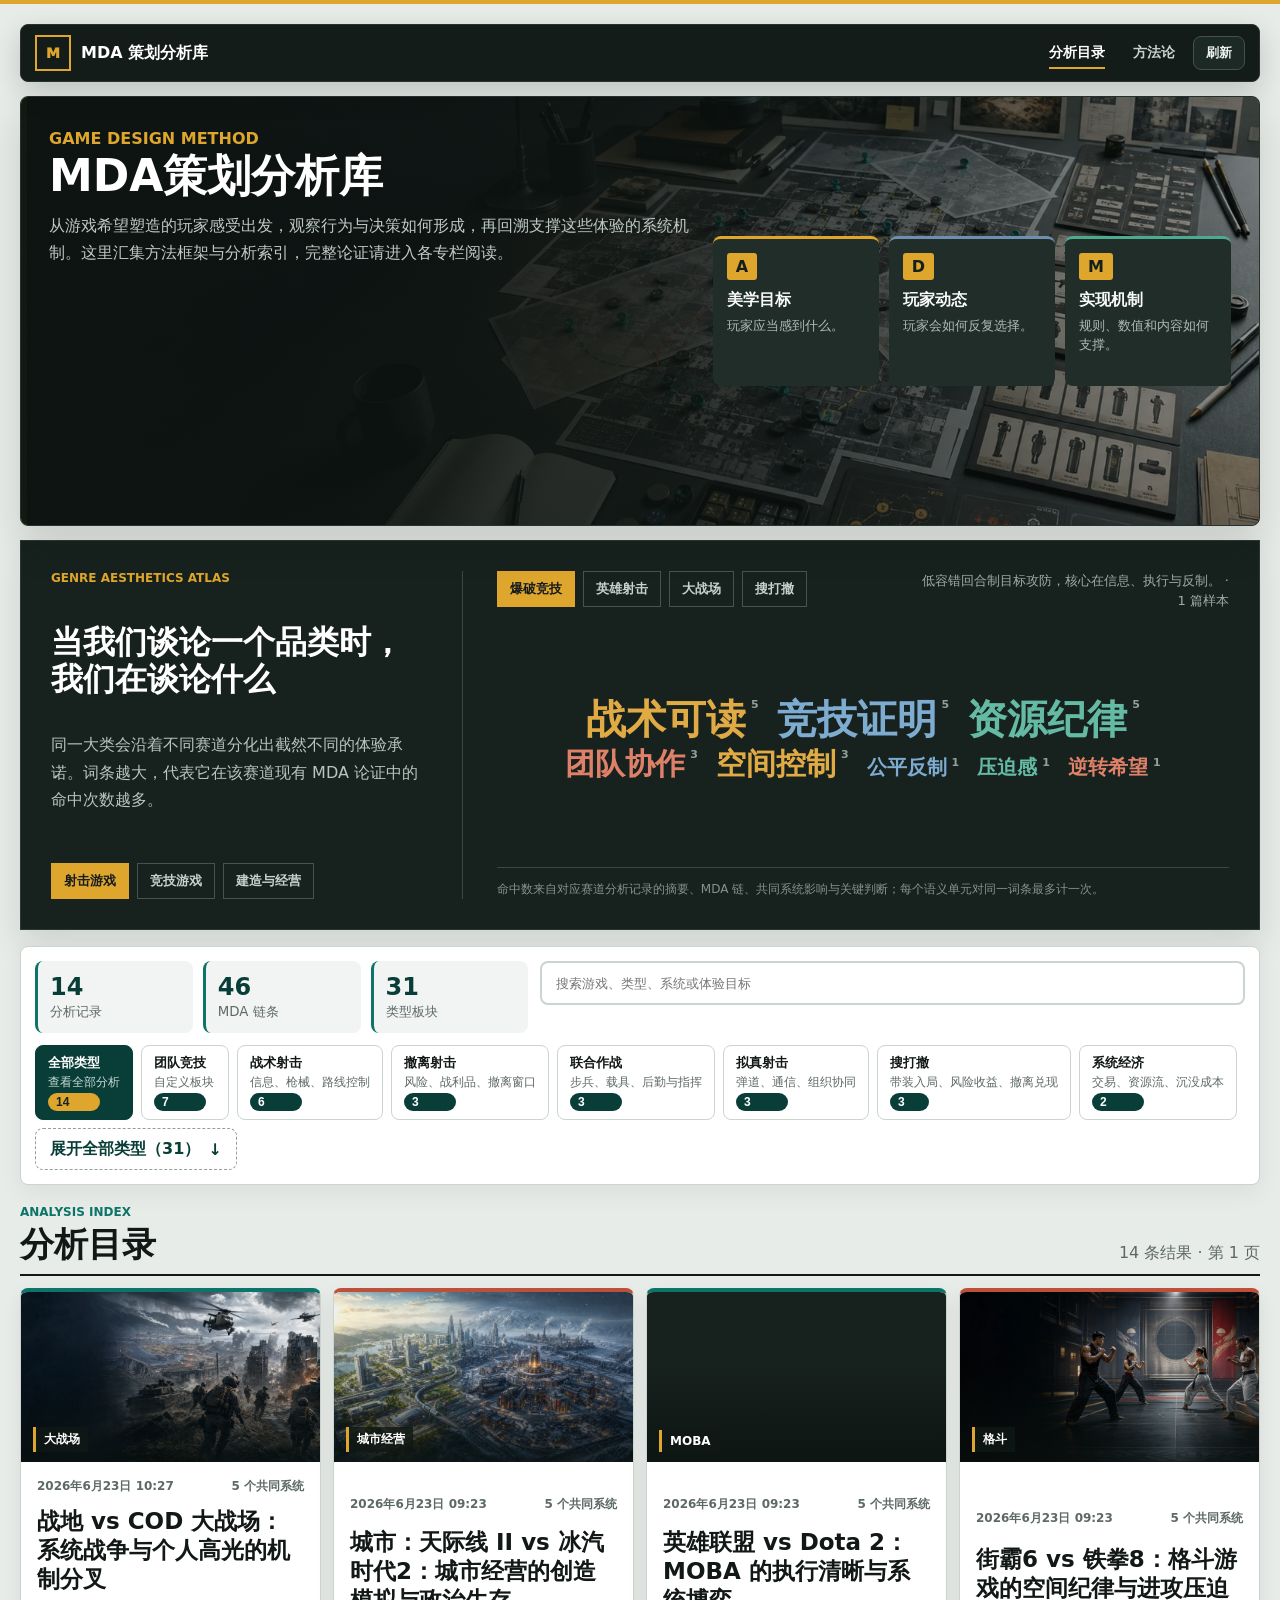
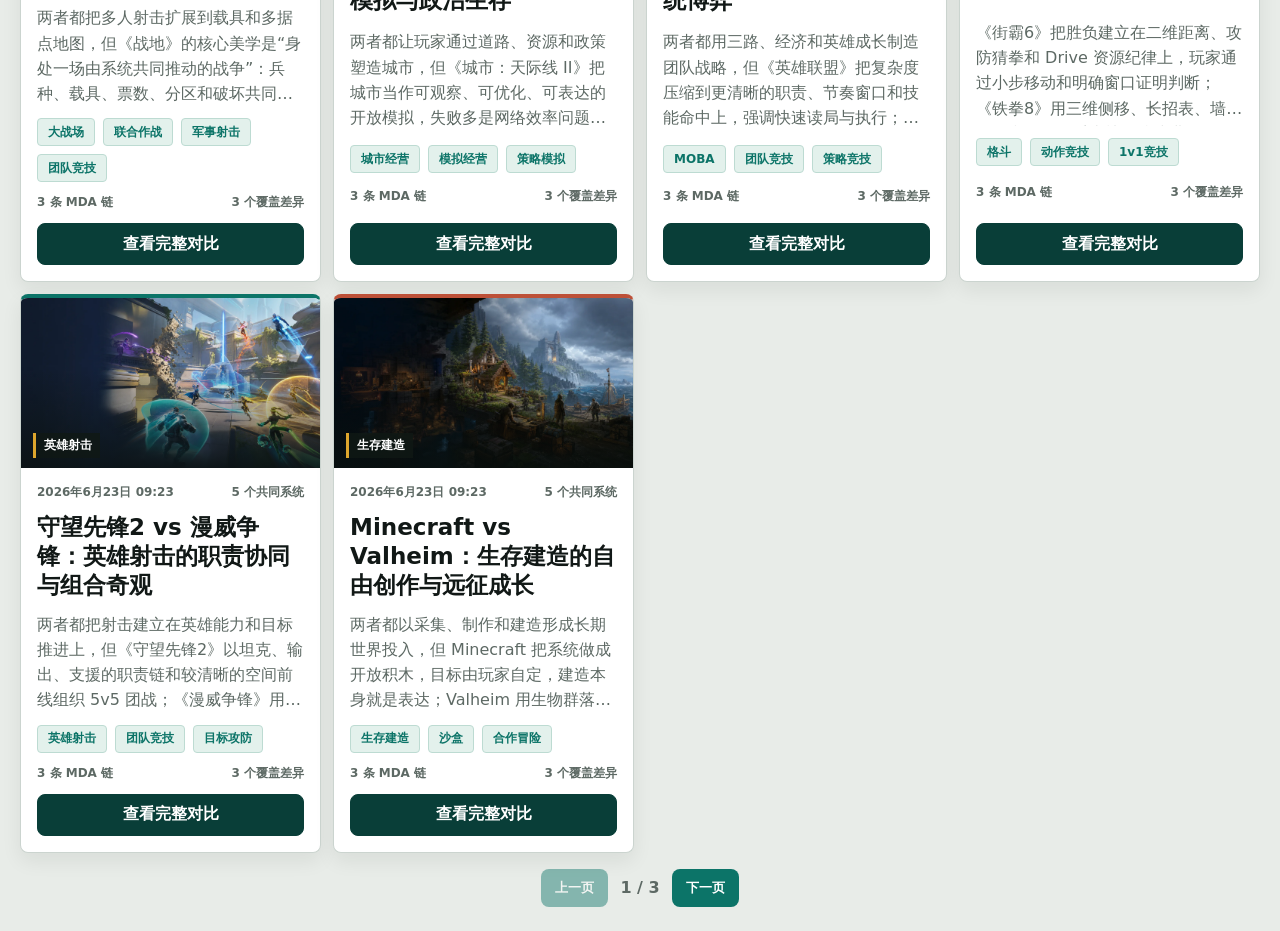
==== index.html @ 7a5d5cef "Collapse analysis genre filters" ====
<!doctype html>
<html lang="zh-CN">
  <head>
    <meta charset="utf-8" />
    <meta name="viewport" content="width=device-width, initial-scale=1" />
    <title>游戏 MDA 策划分析库</title>
    <link rel="stylesheet" href="./styles.css?v=20260623-4" />
  </head>
  <body data-page="index">
    <main class="page-shell">
      <header class="topbar">
        <a class="brand" href="./index.html">MDA 策划分析库</a>
        <div class="topbar-actions">
          <nav class="primary-nav" aria-label="主导航">
            <a class="nav-link active" href="./index.html" aria-current="page">分析目录</a>
            <a class="nav-link" href="./methodology.html">方法论</a>
          </nav>
          <button id="refreshButton" type="button">刷新</button>
        </div>
      </header>

      <section class="home-hero">
        <div>
          <p class="eyebrow">Game Design Method</p>
          <h1>MDA策划分析库</h1>
          <p>
            从游戏希望塑造的玩家感受出发，观察行为与决策如何形成，再回溯支撑这些体验的系统机制。这里汇集方法框架与分析索引，完整论证请进入各专栏阅读。
          </p>
        </div>
        <div class="method-strip" aria-label="MDA 方法论">
          <article>
            <span>A</span>
            <strong>美学目标</strong>
            <p>玩家应当感到什么。</p>
          </article>
          <article>
            <span>D</span>
            <strong>玩家动态</strong>
            <p>玩家会如何反复选择。</p>
          </article>
          <article>
            <span>M</span>
            <strong>实现机制</strong>
            <p>规则、数值和内容如何支撑。</p>
          </article>
        </div>
      </section>

      <section class="genre-cloud-section" aria-labelledby="genreCloudTitle">
        <div class="genre-cloud-intro">
          <p class="eyebrow">Genre Aesthetics Atlas</p>
          <h2 id="genreCloudTitle">当我们谈论一个品类时，我们在谈论什么</h2>
          <p>同一大类会沿着不同赛道分化出截然不同的体验承诺。词条越大，代表它在该赛道现有 MDA 论证中的命中次数越多。</p>
          <div class="cloud-category-tabs" id="cloudCategoryTabs" aria-label="游戏大类"></div>
        </div>
        <div class="genre-cloud-view">
          <div class="cloud-view-head">
            <div class="cloud-track-tabs" id="cloudTrackTabs" aria-label="细分赛道"></div>
            <p id="cloudSampleHint"></p>
          </div>
          <div class="aesthetic-cloud" id="aestheticCloud" aria-live="polite"></div>
          <p class="cloud-method" id="cloudMethod"></p>
        </div>
      </section>

      <section class="library-toolbar" aria-label="分析库工具">
        <div class="stats-strip">
          <div><span id="totalCount">0</span><small>分析记录</small></div>
          <div><span id="chainCount">0</span><small>MDA 链条</small></div>
          <div><span id="genreCount">0</span><small>类型板块</small></div>
        </div>
        <div class="search-row">
          <input id="searchInput" type="search" placeholder="搜索游戏、类型、系统或体验目标" autocomplete="off" />
        </div>
        <div class="genre-chips" id="genreList" aria-label="类型筛选"></div>
      </section>

      <section class="section-heading">
        <div>
          <p class="eyebrow">Analysis Index</p>
          <h2>分析目录</h2>
        </div>
        <p id="resultHint">按类型筛选或直接进入详情页。</p>
      </section>

      <section class="record-cards" id="recordCards" aria-label="分析记录"></section>
      <nav class="pagination" id="pagination" aria-label="分页"></nav>
    </main>

    <template id="emptyTemplate">
      <article class="empty-state">
        <h2>暂无匹配记录</h2>
        <p>换一个类型或搜索词；新分析同步后会自动进入这里。</p>
      </article>
    </template>

    <script src="./app.js?v=20260623-4"></script>
  </body>
</html>
---- styles.css ----
:root {
  --bg: #f3f5f2;
  --panel: #ffffff;
  --ink: #151b1f;
  --muted: #667178;
  --line: #dbe2df;
  --teal: #117f72;
  --teal-dark: #123d3a;
  --amber: #d59b2d;
  --rust: #b6573d;
  --green-soft: #e7f3ef;
  --amber-soft: #fff3d8;
  --rust-soft: #fde7df;
  --blue-soft: #e7eef7;
  --shadow: 0 14px 38px rgba(21, 27, 31, 0.08);
  --radius: 8px;
  font-family: Inter, ui-sans-serif, system-ui, -apple-system, BlinkMacSystemFont, "Segoe UI", sans-serif;
}

* {
  box-sizing: border-box;
}

body {
  margin: 0;
  min-height: 100vh;
  color: var(--ink);
  background: var(--bg);
}

.page-shell {
  width: min(1280px, 100%);
  margin: 0 auto;
  padding: 20px;
}

.detail-shell {
  width: min(1440px, 100%);
}

.topbar {
  display: flex;
  align-items: center;
  justify-content: space-between;
  gap: 16px;
  min-height: 58px;
  margin-bottom: 14px;
  border: 1px solid var(--line);
  border-radius: var(--radius);
  padding: 0 14px;
  background: var(--panel);
}

.brand,
.back-link,
.primary-link {
  color: var(--teal);
  font-weight: 900;
  text-decoration: none;
}

.topbar button,
.pagination button {
  min-height: 38px;
  border: 0;
  border-radius: var(--radius);
  padding: 0 14px;
  color: #ffffff;
  font-weight: 900;
  background: var(--teal);
  cursor: pointer;
}

.pagination button:disabled {
  cursor: default;
  opacity: 0.45;
}

.home-hero,
.library-toolbar,
.analysis-record,
.record-card,
.empty-state {
  border: 1px solid var(--line);
  border-radius: var(--radius);
  background: var(--panel);
}

.home-hero {
  display: grid;
  grid-template-columns: minmax(0, 1fr) minmax(420px, 0.8fr);
  gap: 16px;
  margin-bottom: 14px;
  padding: 22px;
}

.eyebrow {
  margin: 0 0 6px;
  color: var(--teal);
  font-size: 12px;
  font-weight: 900;
  letter-spacing: 0;
  text-transform: uppercase;
}

h1,
h2,
h3,
p {
  margin-top: 0;
}

h1 {
  max-width: 760px;
  margin-bottom: 12px;
  font-size: clamp(34px, 5vw, 58px);
  line-height: 1.04;
}

h2 {
  margin-bottom: 0;
  font-size: clamp(22px, 3vw, 34px);
  line-height: 1.15;
}

h3 {
  margin-bottom: 0;
  font-size: 18px;
  line-height: 1.3;
}

.home-hero p {
  max-width: 780px;
  margin-bottom: 0;
  color: var(--muted);
  font-size: 16px;
  line-height: 1.7;
}

.method-strip {
  display: grid;
  grid-template-columns: repeat(3, 1fr);
  gap: 10px;
}

.method-strip article {
  border-radius: var(--radius);
  padding: 14px;
  background: #f8faf8;
}

.method-strip span {
  display: inline-flex;
  margin-bottom: 10px;
  border-radius: 999px;
  padding: 4px 9px;
  color: #ffffff;
  font-weight: 900;
  background: var(--teal);
}

.method-strip strong {
  display: block;
  margin-bottom: 6px;
}

.method-strip p {
  font-size: 13px;
  line-height: 1.45;
}

.library-toolbar {
  display: grid;
  grid-template-columns: minmax(260px, 0.7fr) minmax(320px, 1fr);
  gap: 12px;
  margin-bottom: 16px;
  padding: 14px;
}

.stats-strip {
  display: grid;
  grid-template-columns: repeat(3, 1fr);
  gap: 10px;
}

.stats-strip div {
  border-radius: var(--radius);
  padding: 12px;
  background: #f8faf8;
}

.stats-strip span {
  display: block;
  font-size: 24px;
  font-weight: 900;
}

.stats-strip small {
  color: var(--muted);
}

.search-row input {
  width: 100%;
  min-height: 44px;
  border: 1px solid var(--line);
  border-radius: var(--radius);
  padding: 0 14px;
  color: var(--ink);
  background: #fbfcfb;
  outline: none;
}

.search-row input:focus {
  border-color: var(--teal);
}

.genre-chips {
  grid-column: 1 / -1;
  display: flex;
  flex-wrap: wrap;
  gap: 8px;
}

.genre-chip {
  display: inline-grid;
  grid-template-columns: auto auto;
  align-items: center;
  gap: 2px 10px;
  min-height: 42px;
  border: 1px solid var(--line);
  border-radius: var(--radius);
  padding: 8px 12px;
  color: var(--ink);
  text-align: left;
  background: #fbfcfb;
  cursor: pointer;
}

.genre-chip:hover,
.genre-chip.active {
  border-color: var(--teal);
  background: var(--green-soft);
}

.genre-chip span {
  grid-column: 1 / -1;
  color: var(--muted);
  font-size: 12px;
}

.genre-chip em {
  border-radius: 999px;
  padding: 2px 8px;
  color: #ffffff;
  font-style: normal;
  font-size: 12px;
  font-weight: 900;
  background: var(--teal-dark);
}

.section-heading {
  display: flex;
  align-items: flex-end;
  justify-content: space-between;
  gap: 16px;
  margin: 10px 0 12px;
}

.section-heading > p {
  margin-bottom: 0;
  color: var(--muted);
}

.record-cards {
  display: grid;
  grid-template-columns: repeat(auto-fit, minmax(300px, 1fr));
  gap: 12px;
}

.record-card {
  display: grid;
  gap: 12px;
  min-height: 300px;
  padding: 16px;
  box-shadow: var(--shadow);
}

.record-card p {
  margin-bottom: 0;
  color: var(--muted);
  line-height: 1.58;
}

.card-topline,
.card-metrics {
  display: flex;
  flex-wrap: wrap;
  justify-content: space-between;
  gap: 8px;
  color: var(--muted);
  font-size: 12px;
  font-weight: 800;
}

.tag-row {
  display: flex;
  flex-wrap: wrap;
  gap: 8px;
}

.tag-row.small {
  align-content: start;
}

.tag,
.confidence {
  display: inline-flex;
  align-items: center;
  min-height: 28px;
  border-radius: 999px;
  padding: 0 10px;
  color: var(--teal);
  font-size: 12px;
  font-weight: 900;
  background: var(--green-soft);
}

.primary-link {
  align-self: end;
  display: inline-flex;
  align-items: center;
  justify-content: center;
  min-height: 40px;
  border-radius: var(--radius);
  padding: 0 14px;
  color: #ffffff;
  background: var(--teal);
}

.pagination {
  display: flex;
  align-items: center;
  justify-content: center;
  gap: 12px;
  margin: 16px 0 4px;
}

.pagination span {
  color: var(--muted);
  font-weight: 900;
}

.detail-root {
  display: grid;
  gap: 16px;
}

.analysis-record {
  overflow: hidden;
}

.record-header {
  display: flex;
  align-items: flex-start;
  justify-content: space-between;
  gap: 18px;
  padding: 22px;
  border-bottom: 1px solid var(--line);
  background: linear-gradient(135deg, #ffffff 0%, #f8fbfa 70%, #edf7f3 100%);
}

.record-header h1 {
  font-size: clamp(30px, 4vw, 52px);
}

.summary-band {
  margin: 16px;
  border-radius: var(--radius);
  padding: 17px 18px;
  color: #ffffff;
  background: #223039;
}

.summary-band span {
  display: inline-flex;
  margin-bottom: 7px;
  color: var(--amber);
  font-size: 12px;
  font-weight: 900;
}

.summary-band p {
  margin-bottom: 0;
  max-width: 1120px;
  color: rgba(255, 255, 255, 0.9);
  font-size: 16px;
  line-height: 1.7;
}

.reading-guide,
.visual-section {
  margin: 0 16px 16px;
}

.reading-guide {
  border: 1px solid var(--line);
  border-radius: var(--radius);
  background: #ffffff;
  overflow: hidden;
}

.guide-grid {
  display: grid;
  grid-template-columns: repeat(3, minmax(0, 1fr));
  gap: 12px;
  padding: 14px;
}

.guide-card {
  display: grid;
  gap: 9px;
  border: 1px solid var(--line);
  border-radius: var(--radius);
  padding: 14px;
  background: #fcfdfb;
}

.guide-card span {
  color: var(--amber);
  font-size: 24px;
  font-weight: 900;
  line-height: 1;
}

.guide-card strong {
  font-size: 16px;
  line-height: 1.35;
}

.guide-card p {
  margin: 0;
  color: var(--muted);
  line-height: 1.55;
}

.visual-routes {
  display: grid;
  grid-template-columns: repeat(2, minmax(0, 1fr));
  gap: 14px;
}

.visual-section-title {
  padding: 14px 2px 12px;
}

.visual-section-title > p {
  margin: 0;
  color: var(--muted);
  font-size: 13px;
}

.visual-card {
  position: relative;
  min-height: 300px;
  border: 1px solid var(--line);
  border-radius: var(--radius);
  overflow: hidden;
  background: #10191d;
}

.visual-card img {
  display: block;
  width: 100%;
  height: 100%;
  min-height: 300px;
  aspect-ratio: 5 / 3;
  object-fit: cover;
}

.visual-card::after {
  content: "";
  position: absolute;
  inset: 0;
  background: linear-gradient(180deg, rgba(4, 9, 11, 0.08) 0%, rgba(4, 9, 11, 0.76) 100%);
}

.visual-copy {
  position: absolute;
  left: 18px;
  right: 18px;
  bottom: 16px;
  z-index: 1;
  display: grid;
  gap: 6px;
  color: #ffffff;
}

.visual-copy span {
  color: var(--amber);
  font-size: 12px;
  font-weight: 900;
}

.visual-copy strong {
  font-size: 20px;
  line-height: 1.25;
}

.visual-copy p {
  margin: 0;
  color: rgba(255, 255, 255, 0.82);
  line-height: 1.5;
}

.argument-map {
  margin: 0 16px 16px;
  border: 1px solid var(--line);
  border-radius: var(--radius);
  background: #ffffff;
  overflow: hidden;
}

.map-body {
  display: grid;
  gap: 14px;
  padding: 14px;
}

.map-core {
  position: relative;
  display: grid;
  gap: 7px;
  max-width: 820px;
  margin: 0 auto;
  border: 1px solid rgba(17, 127, 114, 0.28);
  border-radius: var(--radius);
  padding: 16px 18px;
  text-align: center;
  background: linear-gradient(135deg, #f5fbf9 0%, #ffffff 100%);
  box-shadow: 0 12px 28px rgba(17, 127, 114, 0.08);
}

.map-core span,
.map-route-head span,
.map-node-list span,
.map-chip-group span {
  color: var(--teal);
  font-size: 12px;
  font-weight: 900;
}

.map-core strong {
  font-size: 18px;
  line-height: 1.45;
}

.map-branches {
  position: relative;
  display: grid;
  grid-template-columns: repeat(2, minmax(0, 1fr));
  gap: 14px;
  padding-top: 14px;
}

.map-branches::before {
  content: "";
  position: absolute;
  top: 0;
  left: 18%;
  right: 18%;
  height: 1px;
  background: var(--line);
}

.map-route {
  position: relative;
  display: grid;
  gap: 12px;
  min-width: 0;
  border: 1px solid var(--line);
  border-radius: var(--radius);
  padding: 14px;
  background: #fbfcfb;
}

.map-route::before {
  content: "";
  position: absolute;
  top: -14px;
  left: 50%;
  width: 1px;
  height: 14px;
  background: var(--line);
}

.map-route.arc {
  border-color: rgba(17, 127, 114, 0.25);
  background: var(--green-soft);
}

.map-route.tarkov {
  border-color: rgba(181, 87, 61, 0.25);
  background: var(--rust-soft);
}

.map-route-head {
  display: grid;
  gap: 6px;
}

.map-route-head strong {
  font-size: 16px;
  line-height: 1.45;
}

.map-node-list {
  display: grid;
  grid-template-columns: repeat(3, minmax(0, 1fr));
  gap: 10px;
}

.map-node-list div {
  min-width: 0;
  border: 1px solid rgba(255, 255, 255, 0.65);
  border-radius: var(--radius);
  padding: 10px;
  background: rgba(255, 255, 255, 0.72);
}

.map-node-list p {
  margin: 5px 0 0;
  color: var(--ink);
  font-size: 13px;
  line-height: 1.5;
}

.map-lanes {
  display: grid;
  grid-template-columns: repeat(2, minmax(0, 1fr));
  gap: 12px;
}

.map-chip-group {
  display: grid;
  gap: 10px;
  min-width: 0;
  border: 1px solid var(--line);
  border-radius: var(--radius);
  padding: 13px;
  background: #fbfcfb;
}

.map-chip-group > div:first-child {
  display: flex;
  align-items: baseline;
  justify-content: space-between;
  gap: 12px;
}

.map-chip-group strong {
  font-size: 15px;
}

.map-chip-group span {
  color: var(--muted);
}

.map-chip-cloud {
  display: flex;
  flex-wrap: wrap;
  gap: 8px;
}

.map-chip-cloud span {
  display: inline-flex;
  align-items: center;
  min-height: 30px;
  border-radius: 999px;
  padding: 0 10px;
  color: var(--teal-dark);
  background: #ffffff;
  border: 1px solid var(--line);
}

.map-chip-group.gap .map-chip-cloud span {
  color: #883d2d;
  background: #fff9f6;
}

.quant-panel {
  margin: 0 16px 16px;
  border: 1px solid var(--line);
  border-radius: var(--radius);
  background: #ffffff;
  overflow: hidden;
}

.quant-note {
  display: grid;
  grid-template-columns: auto minmax(0, 1fr) minmax(0, 1fr);
  gap: 10px;
  align-items: start;
  margin: 14px 14px 0;
  border-radius: var(--radius);
  padding: 12px;
  background: #f8faf8;
}

.quant-note strong {
  color: var(--teal);
  font-size: 12px;
}

.quant-note p {
  margin: 0;
  color: var(--muted);
  font-size: 13px;
  line-height: 1.5;
}

.quant-grid {
  display: grid;
  grid-template-columns: repeat(auto-fit, minmax(300px, 1fr));
  gap: 12px;
  padding: 14px;
}

.quant-card {
  display: grid;
  gap: 10px;
  min-width: 0;
  border: 1px solid var(--line);
  border-radius: var(--radius);
  padding: 13px;
  background: #fcfdfb;
}

.quant-card-head {
  display: flex;
  align-items: center;
  justify-content: space-between;
  gap: 10px;
}

.quant-card-head strong {
  line-height: 1.35;
}

.delta {
  flex: 0 0 auto;
  border-radius: 999px;
  padding: 4px 9px;
  font-size: 12px;
  font-weight: 900;
}

.delta.arc {
  color: var(--teal-dark);
  background: var(--green-soft);
}

.delta.tarkov {
  color: #883d2d;
  background: var(--rust-soft);
}

.delta.even {
  color: #52606a;
  background: var(--blue-soft);
}

.quant-link,
.quant-reading {
  margin: 0;
  color: var(--muted);
  font-size: 13px;
  line-height: 1.5;
}

.quant-link {
  color: var(--teal-dark);
  font-weight: 800;
}

.score-row {
  display: grid;
  grid-template-columns: 86px minmax(0, 1fr) 42px;
  gap: 9px;
  align-items: center;
}

.score-row span,
.score-row strong {
  color: var(--muted);
  font-size: 12px;
  font-weight: 900;
}

.score-row strong {
  text-align: right;
}

.score-track {
  height: 9px;
  border-radius: 999px;
  background: #eef2ef;
  overflow: hidden;
}

.score-track i {
  display: block;
  height: 100%;
  border-radius: inherit;
  background: var(--teal);
}

.score-row.tarkov .score-track i {
  background: var(--rust);
}

.score-row.score-1 .score-track i {
  background: var(--rust);
}

.score-row.score-2 .score-track i {
  background: #6d67a8;
}

.score-row.score-3 .score-track i {
  background: #b5822f;
}

.record-grid {
  display: grid;
  grid-template-columns: minmax(0, 1fr) minmax(0, 1fr);
  gap: 14px;
  padding: 0 16px 16px;
}

.record-block {
  min-width: 0;
  border: 1px solid var(--line);
  border-radius: var(--radius);
  background: #ffffff;
  overflow: hidden;
}

.record-block.wide {
  grid-column: 1 / -1;
}

.record-block.compact {
  background: #fbfcfb;
}

.section-title {
  display: flex;
  align-items: center;
  justify-content: space-between;
  gap: 12px;
  min-height: 58px;
  padding: 14px 16px;
  border-bottom: 1px solid var(--line);
  background: #fbfcfb;
}

.section-title h2 {
  font-size: 20px;
}

.section-title > span {
  min-width: 30px;
  border-radius: 999px;
  padding: 5px 9px;
  color: #ffffff;
  text-align: center;
  font-weight: 900;
  background: var(--rust);
}

.comparison-table {
  padding: 14px;
}

.comparison-cards {
  display: grid;
  gap: 10px;
  padding: 14px;
}

.comparison-card {
  border: 1px solid var(--line);
  border-radius: var(--radius);
  background: #ffffff;
  overflow: hidden;
}

.comparison-card[open] {
  box-shadow: 0 10px 24px rgba(21, 27, 31, 0.06);
}

.comparison-card summary {
  display: grid;
  grid-template-columns: minmax(130px, 0.28fr) minmax(0, 1fr);
  gap: 12px;
  align-items: center;
  min-height: 62px;
  padding: 13px 16px;
  cursor: pointer;
  list-style: none;
  background: #fbfcfb;
}

.comparison-card summary::-webkit-details-marker {
  display: none;
}

.comparison-card summary::after {
  content: "+";
  justify-self: end;
  grid-column: 2;
  grid-row: 1;
  width: 24px;
  height: 24px;
  border-radius: 999px;
  color: #ffffff;
  text-align: center;
  line-height: 24px;
  font-weight: 900;
  background: var(--teal);
}

.comparison-card[open] summary::after {
  content: "-";
  background: var(--rust);
}

.comparison-card summary span {
  color: var(--teal-dark);
  font-weight: 900;
}

.comparison-card summary strong {
  padding-right: 34px;
  font-size: 15px;
  line-height: 1.45;
}

.comparison-detail {
  display: grid;
  grid-template-columns: minmax(180px, 0.7fr) minmax(260px, 1fr) minmax(320px, 1.45fr);
  gap: 12px;
  border-top: 1px solid var(--line);
  padding: 14px;
}

.game-compare {
  display: grid;
  grid-template-columns: repeat(2, minmax(0, 1fr));
  gap: 10px;
}

.game-compare div {
  border-radius: var(--radius);
  padding: 10px;
  background: #f8faf8;
}

.game-compare div:first-child {
  background: var(--green-soft);
}

.game-compare div:last-child {
  background: var(--rust-soft);
}

.game-compare span {
  display: block;
  margin-bottom: 5px;
  color: var(--teal-dark);
  font-size: 12px;
  font-weight: 900;
}

.game-compare p {
  margin: 0;
  color: var(--ink);
  line-height: 1.52;
}

.game-example {
  margin-top: 12px;
  border-left: 3px solid var(--amber);
  padding: 9px 10px;
  background: #fffaf0;
}

.game-example strong {
  color: #8a651c;
  font-size: 11px;
}

.game-example p {
  margin-top: 5px;
  font-size: 13px;
}

.comparison-head,
.comparison-row {
  display: grid;
  grid-template-columns: minmax(130px, 0.75fr) minmax(260px, 1.35fr) repeat(3, minmax(180px, 1fr));
}

.comparison-head {
  border: 1px solid var(--line);
  border-bottom: 0;
  border-radius: var(--radius) var(--radius) 0 0;
  overflow: hidden;
}

.comparison-head strong {
  min-height: 46px;
  padding: 12px;
  color: var(--muted);
  font-size: 12px;
  text-transform: uppercase;
  background: #f7faf8;
  border-right: 1px solid var(--line);
}

.comparison-head strong:last-child,
.comparison-row p:last-child {
  border-right: 0;
}

.comparison-row {
  border: 1px solid var(--line);
  border-bottom: 0;
  background: #ffffff;
}

.comparison-row:last-child {
  border-bottom: 1px solid var(--line);
  border-radius: 0 0 var(--radius) var(--radius);
  overflow: hidden;
}

.comparison-row p,
.system-name,
.mda-cell {
  margin: 0;
  min-height: 168px;
  padding: 13px;
  border-right: 1px solid var(--line);
  line-height: 1.58;
}

.comparison-row p {
  color: var(--muted);
}

.system-name {
  display: grid;
  gap: 8px;
  align-content: start;
  background: var(--amber-soft);
}

.system-name strong {
  font-size: 16px;
}

.system-name span {
  color: #6d5a28;
  font-size: 13px;
  line-height: 1.5;
}

.mda-cell {
  display: grid;
  gap: 8px;
  background: #fbfcfb;
}

.mda-cell div,
.chain-stage,
.gap-card div {
  border-radius: var(--radius);
  padding: 10px;
}

.mda-cell div:nth-child(1),
.chain-stage.aesthetic {
  background: var(--amber-soft);
}

.mda-cell div:nth-child(2),
.chain-stage.dynamic {
  background: var(--blue-soft);
}

.mda-cell div:nth-child(3),
.chain-stage.mechanic {
  background: var(--green-soft);
}

.mda-cell span,
.chain-stage span,
.gap-card span {
  display: block;
  margin-bottom: 5px;
  color: var(--teal-dark);
  font-size: 12px;
  font-weight: 900;
}

.mda-cell p {
  margin: 0;
  min-height: auto;
  padding: 0;
  border: 0;
  color: var(--ink);
  line-height: 1.48;
}

.gap-grid,
.chain-grid,
.stack-list,
.source-list {
  display: grid;
  gap: 10px;
  padding: 14px;
}

.gap-grid {
  grid-template-columns: repeat(auto-fit, minmax(260px, 1fr));
}

.gap-card,
.chain-card,
.stack-card {
  display: grid;
  gap: 10px;
  border: 1px solid var(--line);
  border-radius: var(--radius);
  padding: 14px;
  background: #fcfdfb;
}

.gap-card > strong,
.stack-card strong,
.chain-stage strong {
  line-height: 1.35;
}

.gap-card div:first-of-type {
  background: var(--green-soft);
}

.gap-card div:last-of-type {
  background: var(--blue-soft);
}

.gap-card p,
.chain-stage p,
.stack-card p {
  margin: 0;
  color: var(--muted);
  line-height: 1.56;
}

.chain-grid {
  grid-template-columns: repeat(auto-fit, minmax(310px, 1fr));
}

.chain-footer {
  display: flex;
  align-items: flex-start;
  justify-content: space-between;
  gap: 10px;
  border-top: 1px solid var(--line);
  padding-top: 10px;
}

.chain-footer small {
  color: var(--muted);
  line-height: 1.45;
}

.confidence {
  flex: 0 0 auto;
}

.confidence.medium {
  color: #765600;
  background: var(--amber-soft);
}

.confidence.low {
  color: #9b321e;
  background: var(--rust-soft);
}

.source-list {
  grid-template-columns: repeat(auto-fit, minmax(220px, 1fr));
}

.source-list a {
  display: block;
  overflow-wrap: anywhere;
  border: 1px solid var(--line);
  border-radius: var(--radius);
  padding: 12px;
  color: var(--teal);
  text-decoration: none;
  font-weight: 900;
  background: #ffffff;
}

.empty-state {
  padding: 28px;
}

.empty-state p {
  margin-bottom: 0;
  color: var(--muted);
}

@media (max-width: 1080px) {
  .home-hero,
  .library-toolbar,
  .record-grid,
  .guide-grid,
  .visual-routes,
  .map-branches,
  .map-lanes,
  .comparison-detail,
  .game-compare {
    grid-template-columns: 1fr;
  }

  .method-strip {
    grid-template-columns: 1fr;
  }

  .map-branches::before,
  .map-route::before {
    display: none;
  }

  .map-node-list {
    grid-template-columns: 1fr;
  }

  .comparison-head {
    display: none;
  }

  .comparison-row {
    grid-template-columns: 1fr;
    margin-bottom: 12px;
    border-bottom: 1px solid var(--line);
    border-radius: var(--radius);
    overflow: hidden;
  }

  .comparison-row:last-child {
    border-radius: var(--radius);
  }

  .comparison-row p,
  .system-name,
  .mda-cell {
    min-height: auto;
    border-right: 0;
    border-bottom: 1px solid var(--line);
  }

  .comparison-row p:last-child {
    border-bottom: 0;
  }

  .comparison-row p:nth-of-type(1)::before {
    content: "ARC Raiders 机制做法";
  }

  .comparison-row p:nth-of-type(2)::before {
    content: "逃离塔科夫机制做法";
  }

  .comparison-row p:nth-of-type(3)::before {
    content: "体验差异";
  }

  .comparison-row p::before {
    display: block;
    margin-bottom: 6px;
    color: var(--teal);
    font-size: 12px;
    font-weight: 900;
  }
}

@media (max-width: 680px) {
  .page-shell {
    padding: 12px;
  }

  .home-hero,
  .record-header {
    padding: 16px;
  }

  .record-header,
  .section-heading {
    flex-direction: column;
    align-items: flex-start;
  }

  .stats-strip {
    grid-template-columns: 1fr 1fr;
  }

  .record-cards,
  .chain-grid {
    grid-template-columns: 1fr;
  }

  .argument-map,
  .reading-guide,
  .visual-section,
  .summary-band {
    margin-left: 12px;
    margin-right: 12px;
  }

  .visual-card,
  .visual-card img {
    min-height: 240px;
  }

  .comparison-card summary {
    grid-template-columns: 1fr;
  }

  .comparison-card summary::after {
    grid-column: 1;
    justify-self: start;
  }

  .comparison-card summary strong {
    padding-right: 0;
  }

  .map-core {
    text-align: left;
  }

  .map-chip-group > div:first-child {
    display: grid;
  }

  .quant-panel {
    margin-left: 12px;
    margin-right: 12px;
  }

  .quant-note {
    grid-template-columns: 1fr;
  }

  .quant-card-head {
    align-items: flex-start;
    flex-direction: column;
  }

  .score-row {
    grid-template-columns: 76px minmax(0, 1fr) 38px;
  }
}

/* Tactical editorial theme */
:root {
  --bg: #e8ece8;
  --panel: #ffffff;
  --ink: #111816;
  --muted: #5d6964;
  --line: #cbd4cf;
  --teal: #0c7468;
  --teal-dark: #093e38;
  --amber: #dea62d;
  --rust: #bd5038;
  --green-soft: #e3f1ec;
  --amber-soft: #fff1cf;
  --rust-soft: #fae5df;
  --blue-soft: #e7edf3;
  --shadow: 0 12px 30px rgba(15, 24, 21, 0.09);
}

body {
  background: #e8ece8;
}

body::before {
  content: "";
  position: fixed;
  inset: 0 0 auto;
  z-index: 50;
  height: 4px;
  background: var(--amber);
}

.page-shell {
  width: min(1360px, 100%);
  padding-top: 24px;
}

.topbar {
  position: sticky;
  top: 12px;
  z-index: 20;
  min-height: 58px;
  border: 1px solid #28332f;
  padding: 10px 14px;
  color: #f4f7f5;
  background: #131c19;
  box-shadow: 0 10px 28px rgba(10, 17, 15, 0.18);
}

.brand {
  display: inline-flex;
  align-items: center;
  gap: 10px;
  color: #ffffff;
}

.brand::before {
  content: "M";
  display: inline-grid;
  place-items: center;
  width: 32px;
  height: 32px;
  border: 2px solid var(--amber);
  color: var(--amber);
  font-size: 14px;
  font-weight: 950;
}

.back-link,
.topbar button {
  min-height: 34px;
  border: 1px solid #43514c;
  padding: 0 12px;
  color: #eaf0ed;
  background: #1d2925;
}

.back-link:hover,
.topbar button:hover {
  border-color: var(--amber);
  color: var(--amber);
}

.home-hero {
  position: relative;
  overflow: hidden;
  border-color: #27332f;
  padding: 28px;
  color: #f8faf9;
  background: #17211e;
  box-shadow: 0 18px 38px rgba(15, 24, 21, 0.15);
}

.home-hero::before {
  content: "";
  position: absolute;
  inset: 0 auto 0 0;
  width: 6px;
  background: var(--amber);
}

.home-hero h1 {
  max-width: 680px;
  color: #ffffff;
  font-size: 44px;
  line-height: 1.08;
}

.home-hero > div > p:not(.eyebrow) {
  max-width: 680px;
  color: #bfcac5;
}

.home-hero .eyebrow {
  color: var(--amber);
}

.method-strip article {
  border-color: #3a4742;
  background: #202d29;
}

.method-strip article:nth-child(1) {
  border-top: 3px solid var(--amber);
}

.method-strip article:nth-child(2) {
  border-top: 3px solid #6d8fb0;
}

.method-strip article:nth-child(3) {
  border-top: 3px solid #4caa91;
}

.method-strip span {
  border-radius: 3px;
  color: #15201d;
  background: var(--amber);
}

.method-strip p {
  color: #aebbb5;
}

.library-toolbar {
  border: 1px solid var(--line);
  background: #ffffff;
  box-shadow: 0 8px 24px rgba(15, 24, 21, 0.06);
}

.stats-strip div {
  border-left: 3px solid var(--teal);
  background: #f1f4f2;
}

.stats-strip span {
  color: var(--teal-dark);
}

.search-row input {
  border-width: 2px;
  background: #ffffff;
}

.genre-chip {
  background: #ffffff;
}

.genre-chip:hover,
.genre-chip.active {
  border-color: var(--teal-dark);
  color: #ffffff;
  background: var(--teal-dark);
}

.genre-chip:hover span,
.genre-chip.active span {
  color: #c9d9d3;
}

.genre-chip:hover em,
.genre-chip.active em {
  color: #17211e;
  background: var(--amber);
}

.genre-toggle {
  display: inline-flex;
  align-items: center;
  justify-content: center;
  gap: 8px;
  min-height: 42px;
  border: 1px dashed #8fa19a;
  border-radius: var(--radius);
  padding: 8px 14px;
  color: var(--teal-dark);
  font: inherit;
  font-weight: 900;
  background: #ffffff;
  cursor: pointer;
}

.genre-toggle::after {
  content: "↓";
  color: var(--amber-dark);
  font-size: 16px;
}

.genre-toggle[aria-expanded="true"]::after {
  content: "↑";
}

.genre-toggle:hover,
.genre-toggle:focus-visible {
  border-color: var(--amber-dark);
  color: var(--ink);
  background: var(--amber-soft);
  outline: none;
}

.section-heading {
  border-bottom: 2px solid var(--ink);
  padding: 4px 0 10px;
}

.record-card {
  position: relative;
  min-height: 286px;
  border: 1px solid var(--line);
  border-top: 4px solid var(--teal);
  background: #ffffff;
  box-shadow: 0 8px 20px rgba(15, 24, 21, 0.07);
  transition: transform 160ms ease, box-shadow 160ms ease;
}

.record-card:hover {
  transform: translateY(-3px);
  box-shadow: 0 15px 32px rgba(15, 24, 21, 0.13);
}

.record-card:nth-child(2n) {
  border-top-color: var(--rust);
}

.record-card h3 {
  font-size: 23px;
  line-height: 1.25;
}

.tag,
.confidence {
  border: 1px solid #bddbd2;
  border-radius: 4px;
}

.primary-link {
  min-height: 42px;
  border: 1px solid var(--teal-dark);
  font-weight: 850;
  background: var(--teal-dark);
}

.primary-link:hover {
  color: #171e1b;
  background: var(--amber);
}

.analysis-record {
  border: 1px solid #c2ccc7;
  background: #f6f8f6;
  box-shadow: 0 16px 42px rgba(15, 24, 21, 0.1);
}

.record-header {
  border-bottom: 0;
  padding: 28px;
  color: #f6f8f7;
  background: #17211e;
}

.record-header h1 {
  max-width: 880px;
  color: #ffffff;
  font-size: 44px;
  line-height: 1.08;
}

.record-header .eyebrow {
  color: var(--amber);
}

.record-header .tag {
  border-color: #395149;
  color: #d9e8e2;
  background: #23322d;
}

.visual-section-title {
  border-bottom: 2px solid var(--ink);
  background: transparent;
}

.visual-card {
  border: 0;
  box-shadow: 0 12px 28px rgba(12, 20, 17, 0.16);
}

.summary-band {
  border-left: 5px solid var(--amber);
  padding: 20px 22px;
  background: #24312d;
}

.reading-guide,
.argument-map,
.quant-panel,
.record-block {
  border-color: #c7d0cb;
  box-shadow: 0 5px 16px rgba(15, 24, 21, 0.04);
}

.section-title {
  border-bottom: 1px solid #cbd4cf;
  background: #eef2ef;
}

.section-title .eyebrow {
  color: var(--rust);
}

.section-title > span {
  border-radius: 3px;
  color: #141b18;
  background: var(--amber);
}

.guide-card {
  border-top: 3px solid var(--amber);
  background: #ffffff;
}

.guide-card:nth-child(2) {
  border-top-color: #6d8fb0;
}

.guide-card:nth-child(3) {
  border-top-color: var(--teal);
}

.map-core {
  border: 2px solid var(--teal);
  background: #ffffff;
  box-shadow: none;
}

.map-route.arc {
  border-top: 4px solid var(--teal);
  background: #edf6f2;
}

.map-route.tarkov {
  border-top: 4px solid var(--rust);
  background: #fbede8;
}

.map-node-list div {
  border-color: #d5deda;
  background: #ffffff;
}

.quant-note,
.quant-card {
  background: #ffffff;
}

.quant-card {
  border-top: 3px solid #91a19a;
}

.score-track {
  height: 10px;
  background: #dfe6e2;
}

.comparison-card {
  border-left: 4px solid #91a19a;
  background: #ffffff;
}

.comparison-card[open] {
  border-left-color: var(--amber);
  box-shadow: 0 12px 26px rgba(15, 24, 21, 0.09);
}

.comparison-card summary {
  min-height: 68px;
  background: #ffffff;
}

.comparison-card[open] summary {
  color: #ffffff;
  background: #1c2824;
}

.comparison-card[open] summary span,
.comparison-card[open] summary strong {
  color: #ffffff;
}

.comparison-card summary::after {
  border-radius: 3px;
  background: var(--teal-dark);
}

.comparison-card[open] summary::after {
  color: #171e1b;
  background: var(--amber);
}

.comparison-detail {
  background: #f4f6f4;
}

.system-name {
  border-left: 3px solid var(--amber);
  background: #fff7e4;
}

.mda-cell {
  background: #ffffff;
}

.mda-cell div:nth-child(1),
.chain-stage.aesthetic {
  border-left: 3px solid var(--amber);
}

.mda-cell div:nth-child(2),
.chain-stage.dynamic {
  border-left: 3px solid #6d8fb0;
}

.mda-cell div:nth-child(3),
.chain-stage.mechanic {
  border-left: 3px solid var(--teal);
}

.game-compare > div {
  border: 1px solid #c8d4cf;
  border-top: 3px solid var(--teal);
  background: #edf6f2;
}

.game-compare > div:last-child {
  border-top-color: var(--rust);
  background: #fbede8;
}

.game-example {
  border-left-color: var(--amber);
  background: #ffffff;
}

.gap-card,
.chain-card,
.stack-card {
  background: #ffffff;
}

.source-list a {
  border-left: 3px solid var(--teal);
}

@media (max-width: 680px) {
  body::before {
    height: 3px;
  }

  .page-shell {
    padding: 10px;
    padding-top: 16px;
  }

  .topbar {
    top: 8px;
    min-height: 52px;
    padding: 8px 10px;
  }

  .brand::before {
    width: 28px;
    height: 28px;
  }

  .home-hero h1,
  .record-header h1 {
    font-size: 30px;
    line-height: 1.1;
  }

  .home-hero,
  .record-header {
    padding: 18px;
  }

  .record-header .tag-row {
    gap: 6px;
  }

  .record-card {
    min-height: 0;
  }

  .summary-band {
    padding: 17px;
  }

  .visual-card,
  .visual-card img {
    min-height: 220px;
  }

  .section-title h2 {
    font-size: 18px;
  }

  .comparison-card summary::after {
    justify-self: end;
    grid-row: 1;
  }

  .comparison-card summary strong {
    grid-row: 2;
  }
}

/* Editorial image system */
.home-hero {
  min-height: 430px;
  background-image: url("./assets/covers/library-hero.webp");
  background-position: center;
  background-size: cover;
}

.home-hero::after {
  content: "";
  position: absolute;
  inset: 0;
  background: linear-gradient(90deg, rgba(13, 20, 18, 0.97) 0%, rgba(13, 20, 18, 0.84) 48%, rgba(13, 20, 18, 0.36) 100%);
}

.home-hero > * {
  position: relative;
  z-index: 1;
}

.home-hero .method-strip {
  align-self: center;
}

.home-hero .method-strip article {
  min-height: 150px;
}

.record-card {
  gap: 0;
  padding: 0;
  overflow: hidden;
}

.record-cover {
  position: relative;
  min-height: 170px;
  aspect-ratio: 16 / 9;
  overflow: hidden;
  background: #17211e;
}

.record-cover::after {
  content: "";
  position: absolute;
  inset: 0;
  background: linear-gradient(180deg, transparent 42%, rgba(10, 17, 15, 0.75) 100%);
}

.record-cover img {
  display: block;
  width: 100%;
  height: 100%;
  object-fit: cover;
  transition: transform 260ms ease;
}

.record-card:hover .record-cover img {
  transform: scale(1.025);
}

.record-cover > span {
  position: absolute;
  left: 12px;
  bottom: 10px;
  z-index: 1;
  border-left: 3px solid var(--amber);
  padding: 4px 8px;
  color: #ffffff;
  font-size: 12px;
  font-weight: 900;
  background: rgba(15, 24, 21, 0.8);
}

.record-card-body {
  display: grid;
  gap: 12px;
  height: 100%;
  padding: 16px;
}

.record-card-body > p {
  display: -webkit-box;
  overflow: hidden;
  -webkit-box-orient: vertical;
  -webkit-line-clamp: 4;
}

.record-header {
  position: relative;
  min-height: 420px;
  overflow: hidden;
  padding: 0;
}

.record-header-image,
.record-header-shade {
  position: absolute;
  inset: 0;
  width: 100%;
  height: 100%;
}

.record-header-image {
  object-fit: cover;
  object-position: center;
}

.record-header-shade {
  background: linear-gradient(90deg, rgba(11, 17, 15, 0.97) 0%, rgba(11, 17, 15, 0.76) 52%, rgba(11, 17, 15, 0.16) 100%), linear-gradient(0deg, rgba(11, 17, 15, 0.72) 0%, transparent 48%);
}

.record-header-content {
  position: relative;
  z-index: 1;
  display: flex;
  align-items: flex-end;
  justify-content: space-between;
  gap: 28px;
  width: 100%;
  min-height: 420px;
  padding: 34px;
}

.record-header-copy {
  max-width: 850px;
}

.visual-card:only-child {
  grid-column: 1 / -1;
  height: 360px;
  min-height: 320px;
}

.visual-card:only-child img {
  height: 100%;
  min-height: 320px;
  aspect-ratio: auto;
}

@media (max-width: 680px) {
  .home-hero {
    min-height: 510px;
    padding: 20px;
    background-position: 62% center;
  }

  .home-hero::after {
    background: linear-gradient(180deg, rgba(13, 20, 18, 0.88) 0%, rgba(13, 20, 18, 0.8) 100%);
  }

  .record-cover {
    min-height: 190px;
  }

  .record-header,
  .record-header-content {
    min-height: 430px;
  }

  .record-header-image {
    object-position: 62% center;
  }

  .record-header-shade {
    background: linear-gradient(180deg, rgba(11, 17, 15, 0.2) 0%, rgba(11, 17, 15, 0.94) 72%);
  }

  .record-header-content {
    flex-direction: column;
    align-items: flex-start;
    justify-content: flex-end;
    gap: 14px;
    padding: 20px;
  }

  .visual-card:only-child,
  .visual-card:only-child img {
    height: auto;
    min-height: 220px;
    aspect-ratio: 5 / 3;
  }

  .visual-card:only-child img {
    object-fit: contain;
  }

  .home-hero .method-strip {
    grid-template-columns: repeat(3, minmax(0, 1fr));
    gap: 6px;
    width: 100%;
  }

  .home-hero .method-strip article {
    min-height: 112px;
    padding: 10px;
  }

  .home-hero .method-strip strong {
    font-size: 14px;
  }

  .home-hero .method-strip p {
    display: none;
  }
}

.back-link {
  position: relative;
  display: inline-flex;
  align-items: center;
  gap: 8px;
  min-height: 36px;
  border: 0;
  padding: 0 2px;
  color: #dce6e2;
  font-size: 14px;
  font-weight: 800;
  background: transparent;
}

.back-link::before {
  content: "←";
  color: var(--amber);
  font-size: 21px;
  font-weight: 500;
  line-height: 1;
  transition: transform 160ms ease;
}

.back-link::after {
  content: "";
  position: absolute;
  right: 0;
  bottom: 3px;
  left: 29px;
  height: 1px;
  background: var(--amber);
  transform: scaleX(0);
  transform-origin: right;
  transition: transform 160ms ease;
}

.back-link:hover {
  border-color: transparent;
  color: #ffffff;
  background: transparent;
}

.back-link:hover::before {
  transform: translateX(-3px);
}

.back-link:hover::after {
  transform: scaleX(1);
  transform-origin: left;
}

/* Primary navigation and methodology page */
.topbar-actions,
.primary-nav { display: flex; align-items: center; gap: 8px; }

.nav-link {
  position: relative;
  display: inline-flex;
  align-items: center;
  min-height: 34px;
  padding: 0 10px;
  color: #c7d1cd;
  font-size: 14px;
  font-weight: 800;
  text-decoration: none;
}

.nav-link:hover,
.nav-link.active { color: #ffffff; }

.nav-link.active::after {
  content: "";
  position: absolute;
  right: 10px;
  bottom: 1px;
  left: 10px;
  height: 2px;
  background: var(--amber);
}

.methodology-shell { width: min(1180px, 100%); }

.methodology-hero {
  position: relative;
  overflow: hidden;
  min-height: 390px;
  border: 1px solid #27332f;
  padding: 52px 48px 38px;
  color: #f7faf8;
  background: linear-gradient(110deg, rgba(13, 20, 18, 0.98) 0%, rgba(20, 34, 29, 0.94) 58%, rgba(28, 49, 41, 0.88) 100%), url("./assets/covers/library-hero.webp") center / cover;
  box-shadow: 0 18px 38px rgba(15, 24, 21, 0.15);
}

.methodology-hero::before {
  content: "MDA";
  position: absolute;
  right: 30px;
  bottom: -42px;
  color: rgba(255, 255, 255, 0.045);
  font-size: 190px;
  font-weight: 950;
  line-height: 1;
}

.methodology-hero h1 { max-width: 760px; color: #ffffff; font-size: 52px; }

.methodology-hero > p:not(.eyebrow) {
  position: relative;
  max-width: 760px;
  color: #c4ceca;
  font-size: 18px;
  line-height: 1.75;
}

.methodology-jump { position: relative; display: flex; flex-wrap: wrap; gap: 8px; margin-top: 30px; }

.methodology-jump a {
  border: 1px solid #43534d;
  padding: 9px 13px;
  color: #e7edea;
  font-size: 13px;
  font-weight: 800;
  text-decoration: none;
  background: rgba(28, 42, 37, 0.8);
}

.methodology-jump a:hover { border-color: var(--amber); color: var(--amber); }

.methodology-section { scroll-margin-top: 90px; padding: 72px 0; border-bottom: 1px solid #cbd4cf; }

.methodology-heading {
  display: grid;
  grid-template-columns: minmax(0, 1.2fr) minmax(280px, 0.8fr);
  gap: 24px 52px;
  align-items: end;
  margin-bottom: 34px;
}

.methodology-heading .eyebrow { grid-column: 1 / -1; margin-bottom: -12px; }
.methodology-heading h2 { max-width: 720px; font-size: 36px; }
.methodology-heading > p:not(.eyebrow) { margin: 0; color: var(--muted); line-height: 1.75; }

.causal-route {
  display: grid;
  grid-template-columns: minmax(0, 1fr) 34px minmax(0, 1fr) 34px minmax(0, 1fr);
  align-items: stretch;
}

.causal-route article {
  min-height: 260px;
  border-top: 4px solid var(--amber);
  padding: 24px;
  background: #ffffff;
  box-shadow: 0 8px 22px rgba(15, 24, 21, 0.06);
}

.causal-route .stage-d { border-top-color: #6d8fb0; }
.causal-route .stage-m { border-top-color: #4caa91; }
.causal-route article > span { color: var(--muted); font-size: 12px; font-weight: 900; text-transform: uppercase; }
.causal-route h3 { margin: 18px 0 12px; font-size: 21px; }
.causal-route p { min-height: 96px; color: var(--muted); line-height: 1.65; }
.causal-route strong { color: var(--teal-dark); font-size: 13px; }
.route-arrow { display: grid; place-items: center; color: #87948e; font-size: 25px; }

.evidence-grid { display: grid; grid-template-columns: repeat(3, minmax(0, 1fr)); gap: 18px; margin-top: 28px; }
.evidence-grid article { position: relative; padding: 26px 24px 24px 58px; border-left: 1px solid #bcc7c1; }
.evidence-grid article > span { position: absolute; top: 27px; left: 18px; color: var(--amber); font-size: 12px; font-weight: 950; }
.evidence-grid h3 { margin-bottom: 10px; }
.evidence-grid p { color: #3f4a4f; line-height: 1.7; }
.evidence-grid small { display: block; color: var(--muted); line-height: 1.55; }

.comparison-method { padding-right: 34px; padding-left: 34px; background: #e9eeeb; }
.comparison-lens { display: grid; gap: 1px; border: 1px solid #c9d2cd; background: #c9d2cd; }
.comparison-lens article { display: grid; grid-template-columns: 74px minmax(0, 1fr); gap: 20px; align-items: start; padding: 24px; background: #ffffff; }
.comparison-lens h3 { margin-bottom: 8px; }
.comparison-lens p { margin: 0; color: var(--muted); line-height: 1.7; }

.lens-mark { display: inline-grid; place-items: center; min-height: 30px; color: #ffffff; font-size: 12px; font-weight: 900; background: var(--teal); }
.lens-mark.different { color: #1c211f; background: var(--amber); }
.lens-mark.unique { background: var(--rust); }

.comparison-table-wrap { overflow-x: auto; margin-top: 28px; border: 1px solid #c9d2cd; background: #ffffff; }
.method-table { width: 100%; min-width: 720px; border-collapse: collapse; text-align: left; }
.method-table th,
.method-table td { padding: 15px 18px; border-bottom: 1px solid #e0e5e2; line-height: 1.55; }
.method-table th { color: #ffffff; font-size: 13px; background: #1c2824; }
.method-table td:first-child { width: 18%; color: var(--teal-dark); font-weight: 900; }
.method-table td:last-child { color: var(--rust); }

.worked-example { display: grid; grid-template-columns: minmax(220px, 0.6fr) minmax(0, 1.4fr); gap: 28px; margin-top: 28px; border-left: 5px solid var(--amber); padding: 24px 28px; background: #17231f; color: #ffffff; }
.worked-example h3 { font-size: 21px; }
.example-route p { margin-bottom: 12px; color: #c7d0cc; line-height: 1.65; }
.example-route p:last-child { margin-bottom: 0; }

.workflow-list { display: grid; grid-template-columns: repeat(2, minmax(0, 1fr)); gap: 0 48px; margin: 0; padding: 0; list-style: none; }
.workflow-list li { display: grid; grid-template-columns: 46px minmax(0, 1fr); gap: 16px; min-height: 146px; border-top: 1px solid #bdc7c2; padding: 24px 0; }
.workflow-list li > span { display: grid; place-items: center; width: 38px; height: 38px; color: #1b211f; font-weight: 950; background: var(--amber); }
.workflow-list h3 { margin-bottom: 8px; }
.workflow-list p { margin: 0; color: var(--muted); line-height: 1.65; }

.quality-section { border-bottom: 0; padding-bottom: 48px; }
.quality-grid { display: grid; grid-template-columns: repeat(4, minmax(0, 1fr)); gap: 14px; }
.quality-grid article { min-height: 190px; border-top: 3px solid var(--teal); padding: 22px; background: #ffffff; }
.quality-grid strong { font-size: 20px; }
.quality-grid p { margin-top: 18px; color: var(--muted); line-height: 1.65; }

.methodology-cta { display: inline-flex; align-items: center; min-height: 44px; margin-top: 30px; padding: 0 18px; color: #ffffff; font-weight: 900; text-decoration: none; background: var(--teal-dark); }
.methodology-cta::after { content: "→"; margin-left: 12px; color: var(--amber); }

@media (max-width: 900px) {
  .methodology-heading,
  .worked-example { grid-template-columns: 1fr; }
  .causal-route { grid-template-columns: 1fr; }
  .causal-route article { min-height: 0; }
  .causal-route p { min-height: 0; }
  .route-arrow { min-height: 34px; transform: rotate(90deg); }
  .evidence-grid,
  .quality-grid { grid-template-columns: repeat(2, minmax(0, 1fr)); }
}

@media (max-width: 680px) {
  .topbar { align-items: flex-start; }
  .topbar-actions { flex-wrap: wrap; justify-content: flex-end; }
  .brand { max-width: 150px; }
  .nav-link { min-height: 30px; padding: 0 7px; font-size: 13px; }
  .methodology-hero { min-height: 430px; padding: 34px 20px 26px; }
  .methodology-hero::before { right: -14px; font-size: 112px; }
  .methodology-hero h1 { font-size: 38px; }
  .methodology-hero > p:not(.eyebrow) { font-size: 16px; }
  .methodology-jump { display: grid; grid-template-columns: repeat(2, minmax(0, 1fr)); }
  .methodology-jump a { text-align: center; }
  .methodology-section { padding: 52px 0; }
  .methodology-heading { gap: 16px; }
  .methodology-heading h2 { font-size: 28px; }
  .comparison-method { margin-right: 0; margin-left: 0; padding-right: 16px; padding-left: 16px; }
  .comparison-lens article { grid-template-columns: 58px minmax(0, 1fr); gap: 14px; padding: 20px 16px; }
  .evidence-grid,
  .workflow-list,
  .quality-grid { grid-template-columns: 1fr; }
  .evidence-grid article { padding-right: 0; }
  .workflow-list li,
  .quality-grid article { min-height: 0; }
}

/* Genre aesthetics atlas */
.genre-cloud-section {
  display: grid;
  grid-template-columns: minmax(280px, 0.72fr) minmax(0, 1.28fr);
  gap: 34px;
  min-height: 390px;
  margin-bottom: 16px;
  border: 1px solid #2b3833;
  padding: 30px;
  color: #f5f8f6;
  background: #17211e;
  box-shadow: 0 14px 32px rgba(15, 24, 21, 0.12);
}

.genre-cloud-intro {
  display: flex;
  flex-direction: column;
  justify-content: space-between;
  border-right: 1px solid #394740;
  padding-right: 30px;
}

.genre-cloud-intro h2 {
  max-width: 430px;
  color: #ffffff;
  font-size: 32px;
}

.genre-cloud-intro > p:not(.eyebrow) {
  max-width: 460px;
  color: #b9c5c0;
  line-height: 1.72;
}

.genre-cloud-intro .eyebrow { color: var(--amber); }

.cloud-category-tabs,
.cloud-track-tabs {
  display: flex;
  flex-wrap: wrap;
  gap: 8px;
}

.cloud-tab,
.cloud-track {
  min-height: 36px;
  border: 1px solid #46544e;
  padding: 0 12px;
  color: #c7d1cd;
  font-weight: 850;
  background: transparent;
  cursor: pointer;
}

.cloud-tab:hover,
.cloud-tab.active,
.cloud-track:hover,
.cloud-track.active {
  border-color: var(--amber);
  color: #151b1f;
  background: var(--amber);
}

.genre-cloud-view {
  display: grid;
  grid-template-rows: auto minmax(220px, 1fr) auto;
  min-width: 0;
}

.cloud-view-head {
  display: flex;
  align-items: flex-start;
  justify-content: space-between;
  gap: 18px;
}

.cloud-view-head > p {
  max-width: 310px;
  margin: 0;
  color: #9eaca6;
  font-size: 13px;
  line-height: 1.5;
  text-align: right;
}

.aesthetic-cloud {
  display: flex;
  flex-wrap: wrap;
  align-content: center;
  align-items: baseline;
  justify-content: center;
  gap: 10px 18px;
  min-height: 250px;
  padding: 24px 18px;
}

.cloud-word {
  display: inline-flex;
  align-items: flex-start;
  gap: 5px;
  color: #e0aa45;
  font-size: var(--cloud-size, 20px);
  line-height: 1;
  white-space: nowrap;
}

.cloud-word[data-tone="1"] { color: #7eabd0; }
.cloud-word[data-tone="2"] { color: #65baa3; }
.cloud-word[data-tone="3"] { color: #df8069; }

.cloud-word strong { font-weight: 900; }

.cloud-word small {
  color: #91a098;
  font-size: 11px;
  font-weight: 800;
  line-height: 1;
}

.cloud-method {
  margin: 0;
  border-top: 1px solid #394740;
  padding-top: 12px;
  color: #84938c;
  font-size: 12px;
  line-height: 1.55;
}

@media (max-width: 900px) {
  .genre-cloud-section { grid-template-columns: 1fr; }
  .genre-cloud-intro { gap: 18px; border-right: 0; border-bottom: 1px solid #394740; padding-right: 0; padding-bottom: 24px; }
}

@media (max-width: 680px) {
  .genre-cloud-section { gap: 20px; min-height: 0; padding: 18px; }
  .genre-cloud-intro { gap: 12px; padding-bottom: 18px; }
  .genre-cloud-intro h2 { font-size: 24px; }
  .genre-cloud-intro > p:not(.eyebrow),
  .cloud-method { display: none; }
  .cloud-view-head { display: grid; }
  .cloud-view-head > p { max-width: none; text-align: left; }
  .aesthetic-cloud { min-height: 190px; gap: 12px 14px; padding: 16px 0 4px; }
  .cloud-word { font-size: min(var(--cloud-size, 20px), 31px); }
}
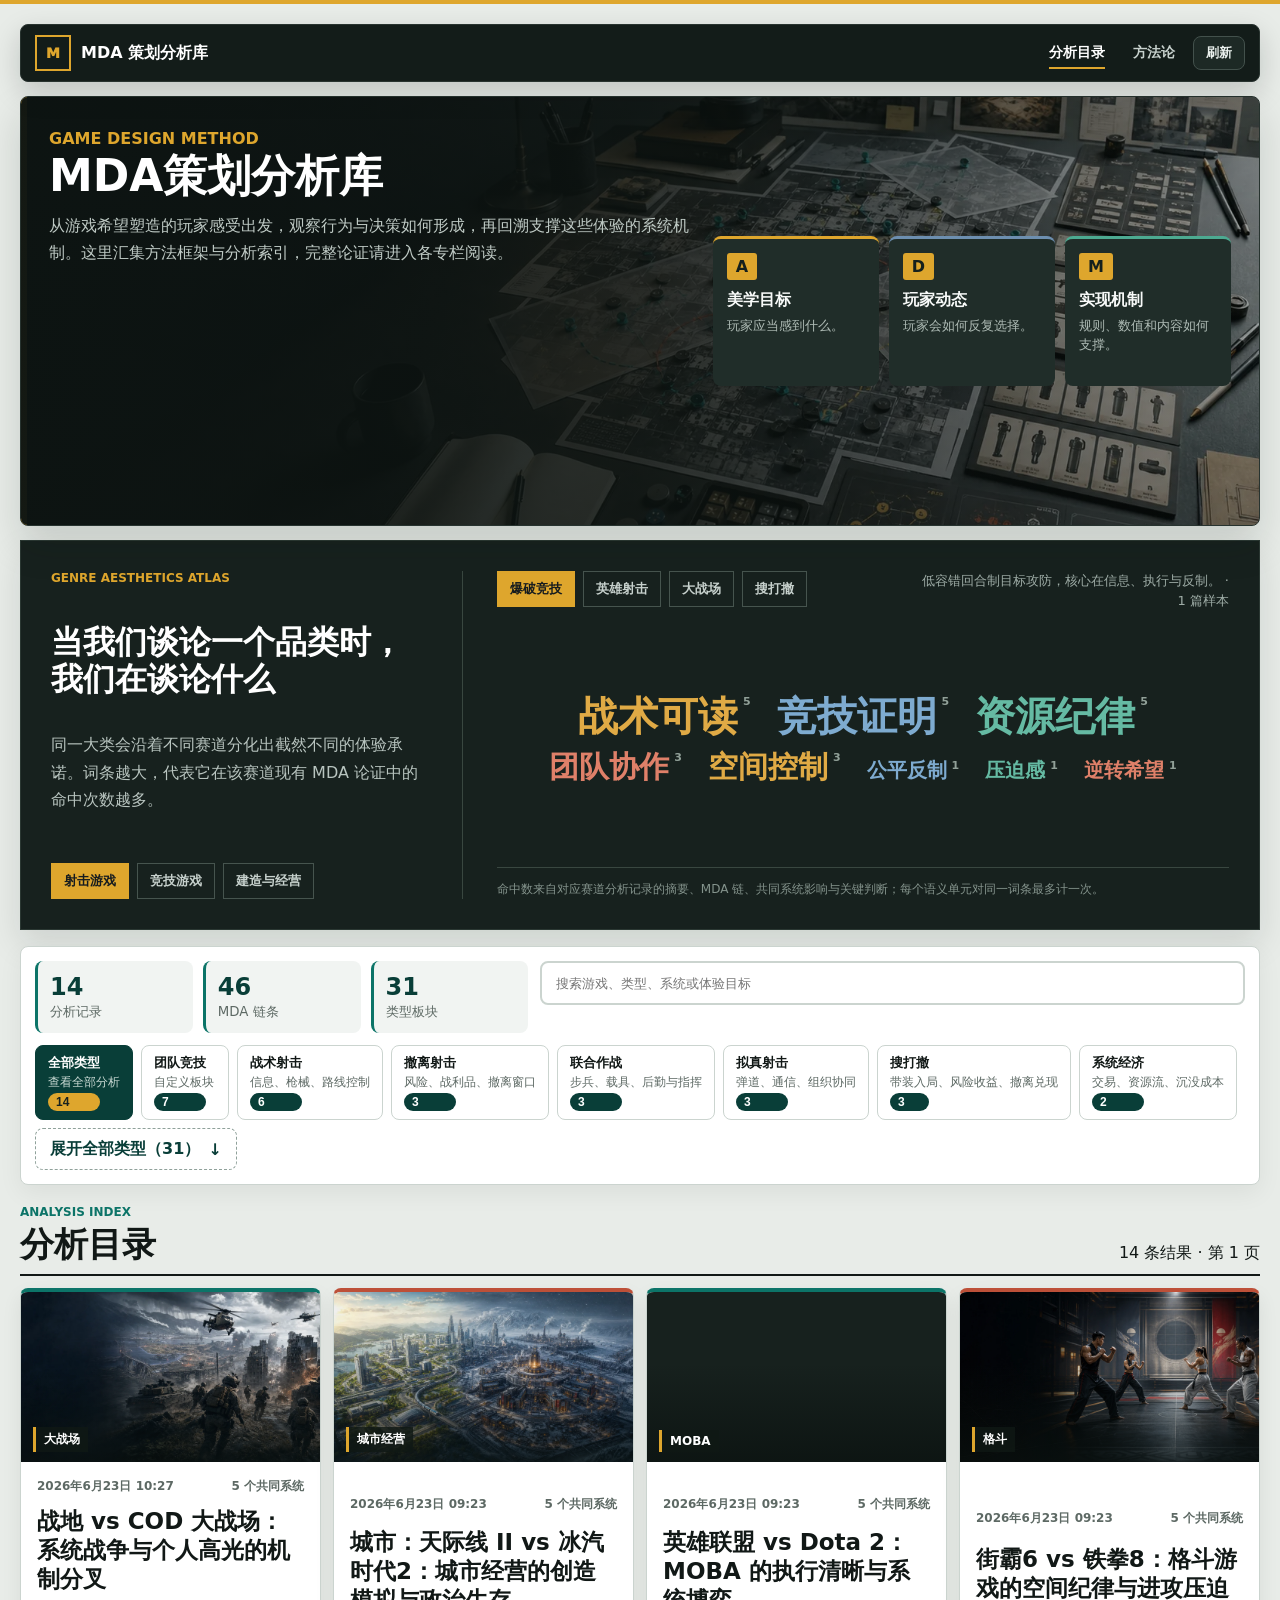
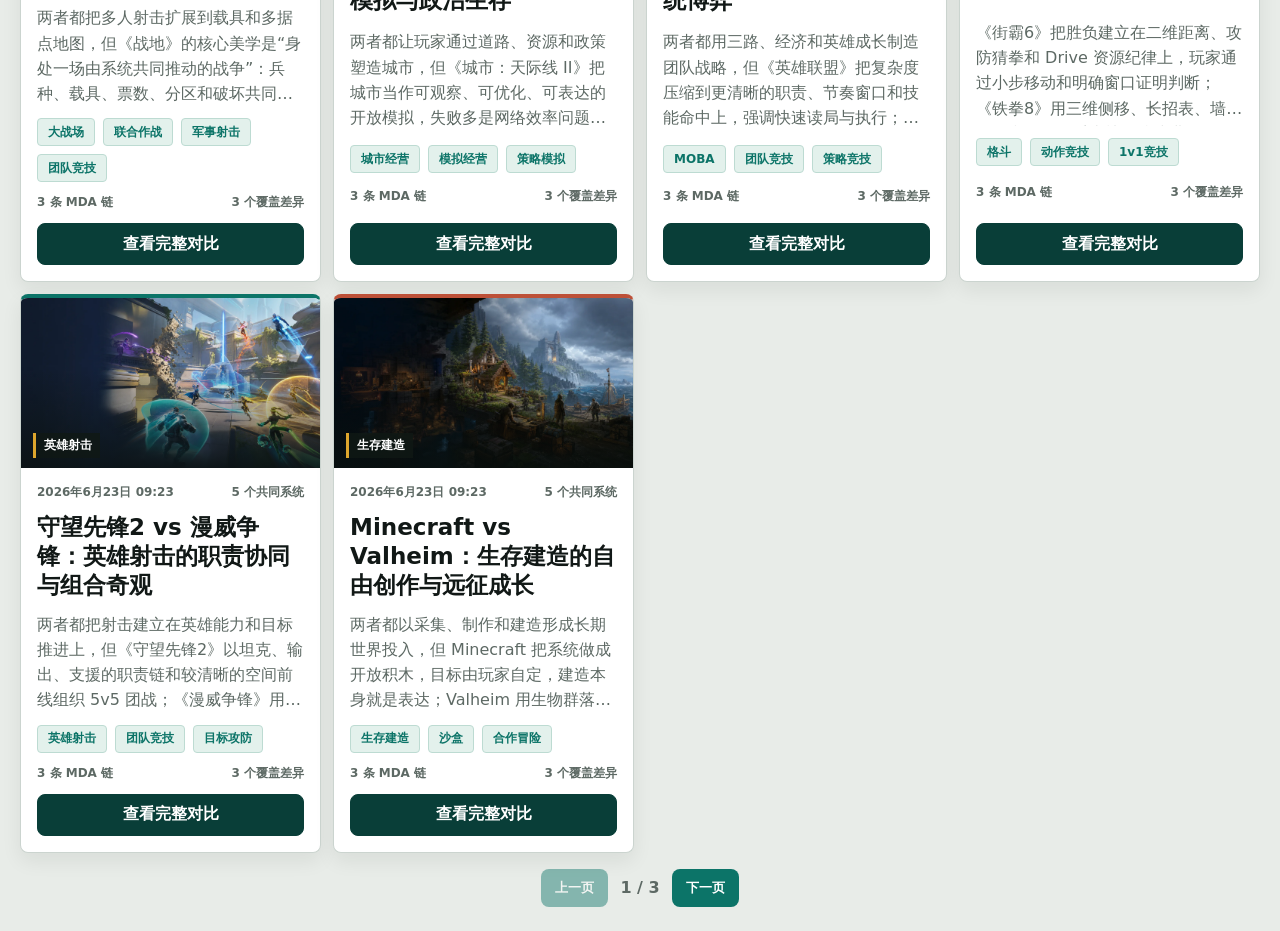
==== commit f8f47388: "Add interactive aesthetic cloud navigation" ====
--- a/index.html
+++ b/index.html
@@ -4,7 +4,7 @@
     <meta charset="utf-8" />
     <meta name="viewport" content="width=device-width, initial-scale=1" />
     <title>游戏 MDA 策划分析库</title>
-    <link rel="stylesheet" href="./styles.css?v=20260623-4" />
+    <link rel="stylesheet" href="./styles.css?v=20260623-5" />
   </head>
   <body data-page="index">
     <main class="page-shell">
@@ -75,12 +75,15 @@
         <div class="genre-chips" id="genreList" aria-label="类型筛选"></div>
       </section>
 
-      <section class="section-heading">
+      <section class="section-heading" id="analysisIndex">
         <div>
           <p class="eyebrow">Analysis Index</p>
           <h2>分析目录</h2>
         </div>
-        <p id="resultHint">按类型筛选或直接进入详情页。</p>
+        <div class="result-meta">
+          <p id="resultHint">按类型筛选或直接进入详情页。</p>
+          <button id="clearCloudFilter" type="button" hidden>清除词条筛选</button>
+        </div>
       </section>
 
       <section class="record-cards" id="recordCards" aria-label="分析记录"></section>
@@ -94,6 +97,6 @@
       </article>
     </template>
 
-    <script src="./app.js?v=20260623-4"></script>
+    <script src="./app.js?v=20260623-5"></script>
   </body>
 </html>
--- a/styles.css
+++ b/styles.css
@@ -2465,10 +2465,16 @@
   display: inline-flex;
   align-items: flex-start;
   gap: 5px;
+  border: 0;
+  padding: 3px 4px;
   color: #e0aa45;
+  font-family: inherit;
   font-size: var(--cloud-size, 20px);
   line-height: 1;
   white-space: nowrap;
+  background: transparent;
+  cursor: pointer;
+  transition: color 150ms ease, transform 150ms ease, background 150ms ease;
 }
 
 .cloud-word[data-tone="1"] { color: #7eabd0; }
@@ -2482,6 +2488,48 @@
   font-size: 11px;
   font-weight: 800;
   line-height: 1;
+}
+
+.cloud-word:hover,
+.cloud-word:focus-visible {
+  border-radius: 4px;
+  color: #151b1f;
+  background: var(--amber);
+  outline: none;
+  transform: translateY(-2px);
+}
+
+.cloud-word:hover small,
+.cloud-word:focus-visible small {
+  color: #39413e;
+}
+
+.result-meta {
+  display: flex;
+  align-items: center;
+  justify-content: flex-end;
+  gap: 10px;
+}
+
+.result-meta p { margin: 0; }
+
+#clearCloudFilter {
+  border: 1px solid var(--line);
+  border-radius: var(--radius);
+  padding: 7px 10px;
+  color: var(--teal-dark);
+  font: inherit;
+  font-size: 12px;
+  font-weight: 900;
+  background: #ffffff;
+  cursor: pointer;
+}
+
+#clearCloudFilter:hover,
+#clearCloudFilter:focus-visible {
+  border-color: var(--amber-dark);
+  background: var(--amber-soft);
+  outline: none;
 }
 
 .cloud-method {
@@ -2508,4 +2556,5 @@
   .cloud-view-head > p { max-width: none; text-align: left; }
   .aesthetic-cloud { min-height: 190px; gap: 12px 14px; padding: 16px 0 4px; }
   .cloud-word { font-size: min(var(--cloud-size, 20px), 31px); }
-}
+  .result-meta { align-items: flex-end; flex-direction: column; gap: 6px; }
+}
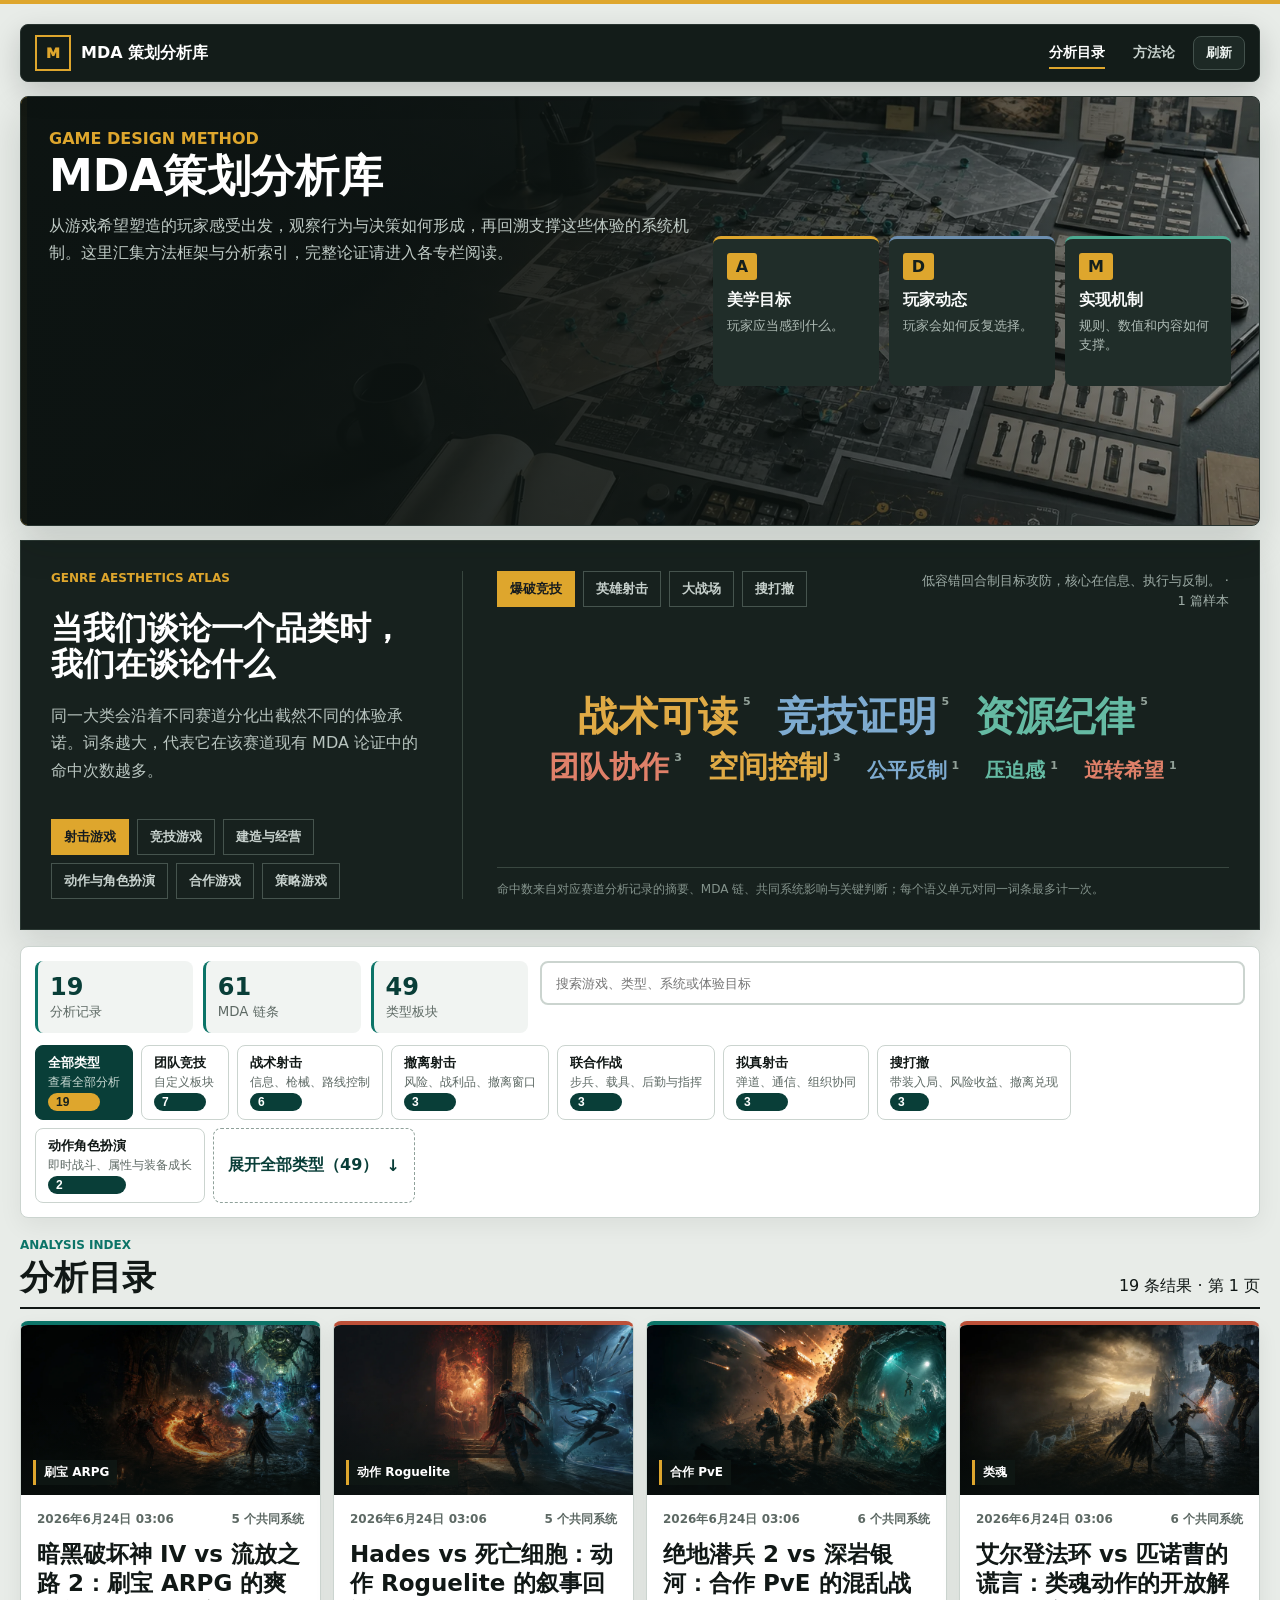
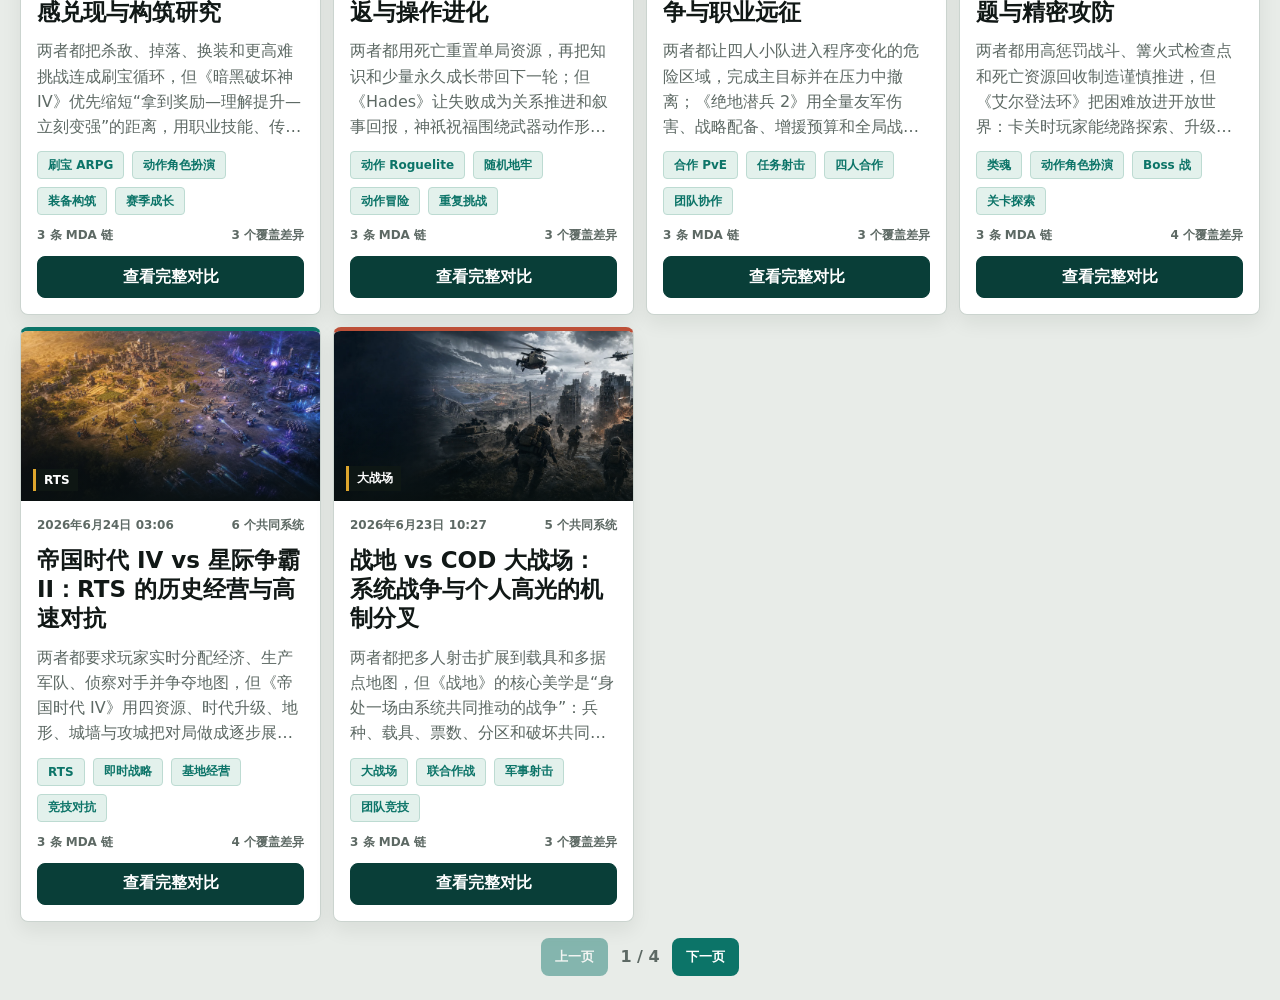
==== commit 61242c4a: "Add five common gameplay MDA comparisons" ====
--- a/index.html
+++ b/index.html
@@ -97,6 +97,6 @@
       </article>
     </template>
 
-    <script src="./app.js?v=20260623-5"></script>
+    <script src="./app.js?v=20260624-1"></script>
   </body>
 </html>
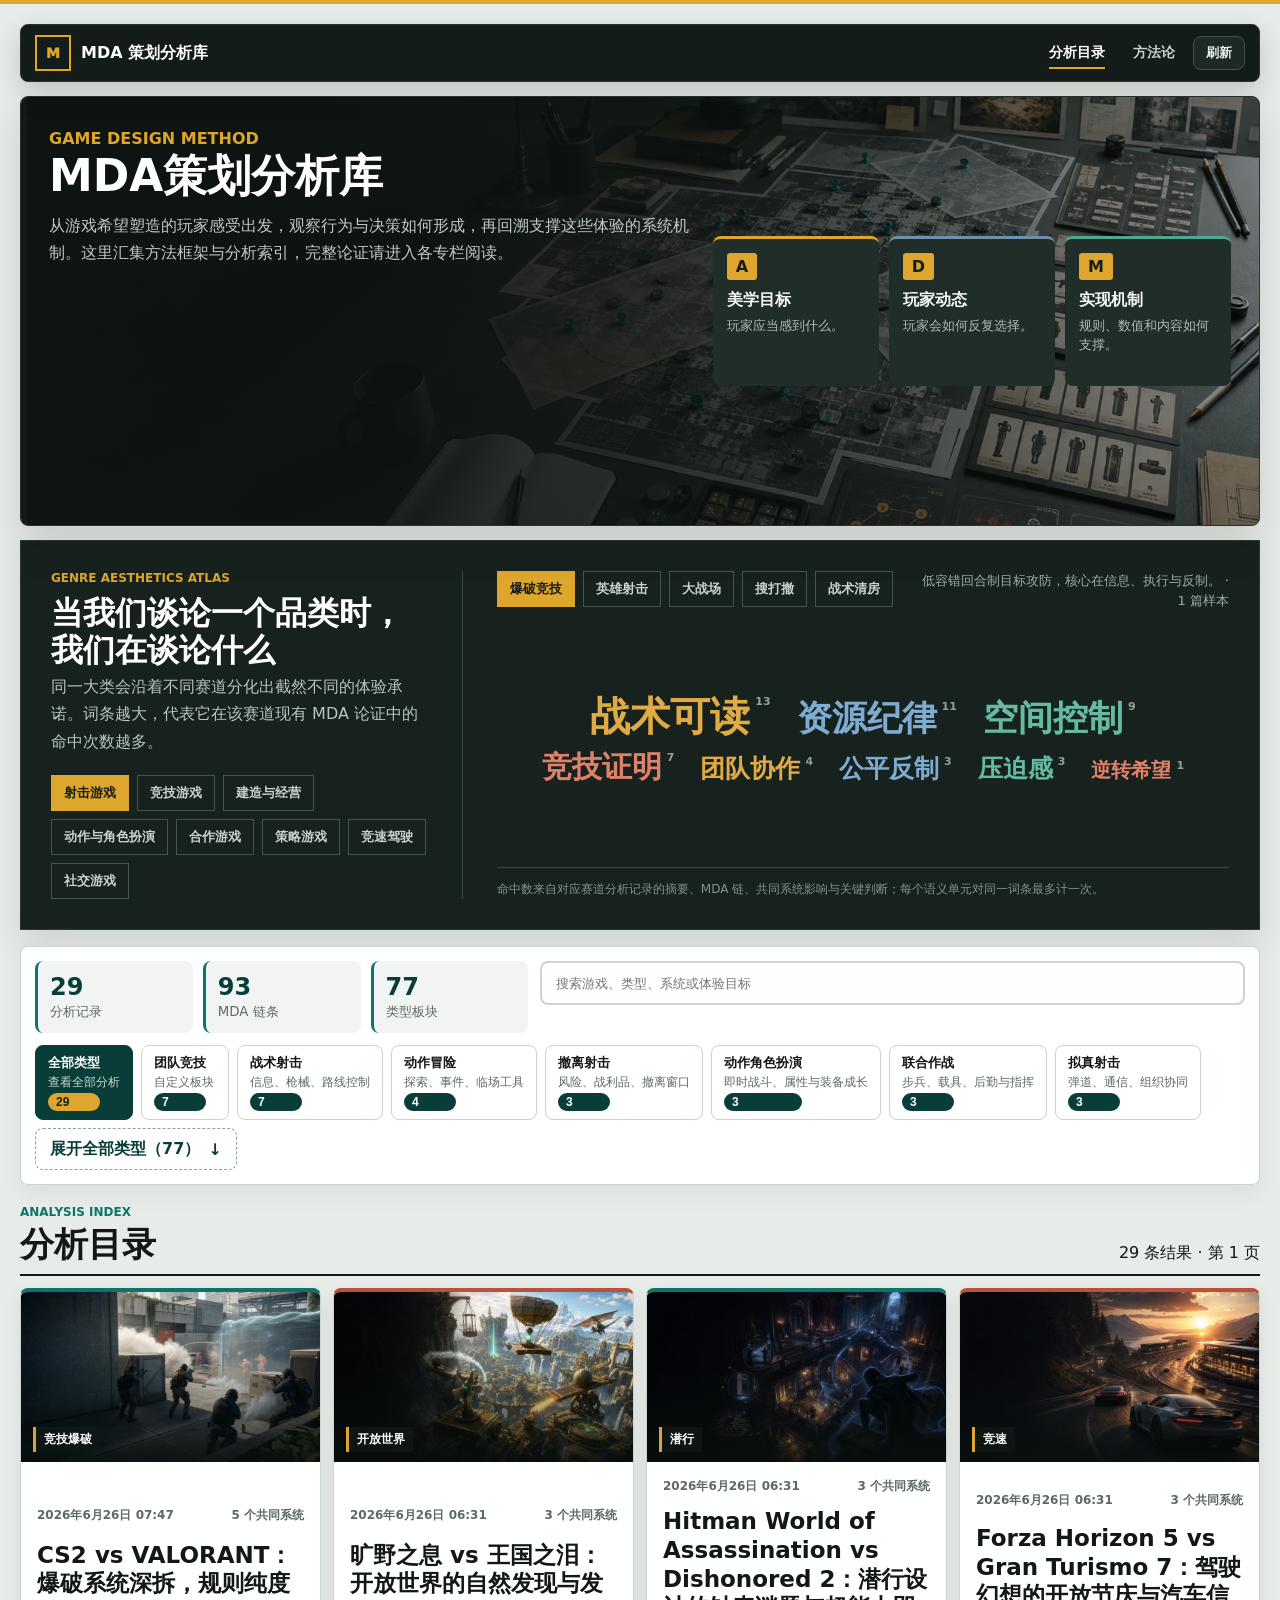
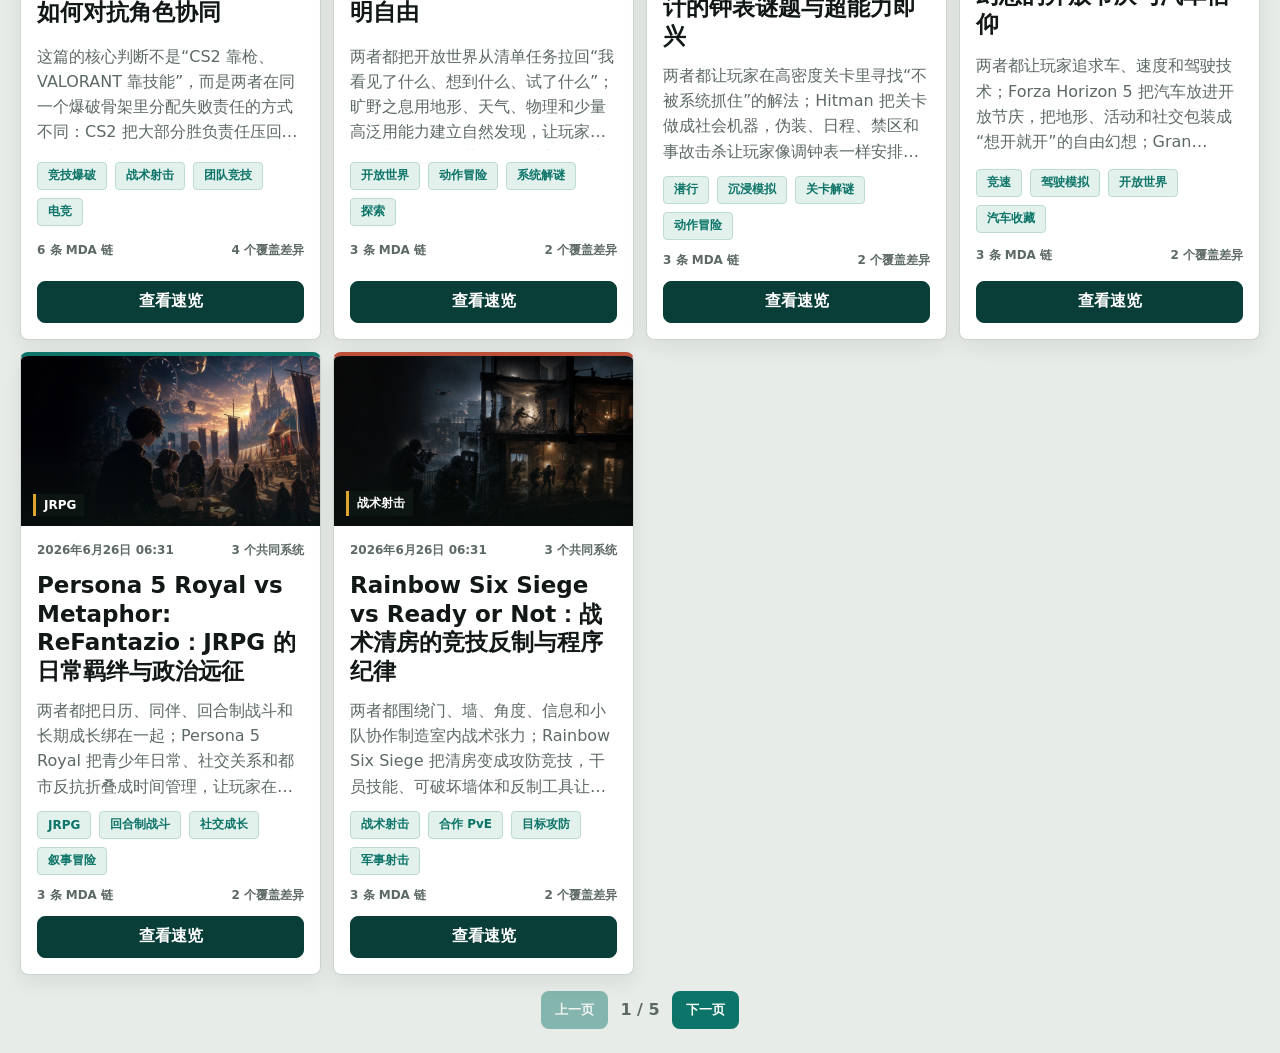
==== commit f187044b: "Restructure CS2 Valorant detail into overview and deep dive" ====
--- a/index.html
+++ b/index.html
@@ -4,7 +4,7 @@
     <meta charset="utf-8" />
     <meta name="viewport" content="width=device-width, initial-scale=1" />
     <title>游戏 MDA 策划分析库</title>
-    <link rel="stylesheet" href="./styles.css?v=20260623-5" />
+    <link rel="stylesheet" href="./styles.css?v=20260626-3" />
   </head>
   <body data-page="index">
     <main class="page-shell">
@@ -97,6 +97,6 @@
       </article>
     </template>
 
-    <script src="./app.js?v=20260624-1"></script>
+    <script src="./app.js?v=20260626-3"></script>
   </body>
 </html>
--- a/styles.css
+++ b/styles.css
@@ -395,6 +395,214 @@
   color: rgba(255, 255, 255, 0.9);
   font-size: 16px;
   line-height: 1.7;
+}
+
+.view-switch,
+.overview-board,
+.matrix-section,
+.deep-dive-prompt {
+  margin: 0 16px 16px;
+  border: 1px solid var(--line);
+  border-radius: var(--radius);
+  background: #ffffff;
+  overflow: hidden;
+}
+
+.view-switch {
+  display: flex;
+  align-items: center;
+  justify-content: space-between;
+  gap: 14px;
+  padding: 14px 16px;
+  background: #17211e;
+}
+
+.view-switch strong {
+  display: block;
+  color: #ffffff;
+  line-height: 1.35;
+}
+
+.view-links {
+  display: flex;
+  flex-wrap: wrap;
+  gap: 8px;
+}
+
+.secondary-link {
+  display: inline-flex;
+  align-items: center;
+  justify-content: center;
+  min-height: 40px;
+  border: 1px solid #42514a;
+  border-radius: var(--radius);
+  padding: 0 14px;
+  color: #dce5e1;
+  font-weight: 900;
+  text-decoration: none;
+  background: transparent;
+}
+
+.secondary-link:hover {
+  border-color: var(--amber);
+  color: var(--amber);
+}
+
+.thesis-grid {
+  display: grid;
+  grid-template-columns: minmax(320px, 1.25fr) repeat(auto-fit, minmax(240px, 1fr));
+  gap: 12px;
+  padding: 14px;
+}
+
+.thesis-node {
+  position: relative;
+  display: grid;
+  align-content: start;
+  gap: 9px;
+  min-height: 128px;
+  border: 1px solid #cbd5d0;
+  border-top: 4px solid var(--teal);
+  border-radius: var(--radius);
+  padding: 15px;
+  background: #f9fbfa;
+}
+
+.thesis-node.core {
+  color: #ffffff;
+  background: #1c2824;
+  border-color: #1c2824;
+  border-top-color: var(--amber);
+}
+
+.thesis-node span {
+  color: var(--teal);
+  font-size: 12px;
+  font-weight: 900;
+}
+
+.thesis-node.core span {
+  color: var(--amber);
+}
+
+.thesis-node strong {
+  font-size: 17px;
+  line-height: 1.45;
+}
+
+.matrix-table-wrap {
+  overflow-x: auto;
+  padding: 14px;
+}
+
+.overview-table {
+  width: 100%;
+  min-width: 860px;
+  border-collapse: collapse;
+  text-align: left;
+  background: #ffffff;
+}
+
+.overview-table th,
+.overview-table td {
+  border: 1px solid #d7dfda;
+  padding: 12px 13px;
+  vertical-align: top;
+  line-height: 1.48;
+}
+
+.overview-table thead th {
+  color: #ffffff;
+  font-size: 12px;
+  font-weight: 900;
+  background: #1c2824;
+}
+
+.overview-table tbody th {
+  width: 18%;
+  color: var(--teal-dark);
+  font-weight: 900;
+  background: #f4f8f6;
+}
+
+.overview-table td {
+  color: #39454a;
+  font-size: 13px;
+}
+
+.score-pill {
+  display: inline-flex;
+  align-items: center;
+  justify-content: space-between;
+  gap: 10px;
+  min-width: 112px;
+  border: 1px solid #d7dfda;
+  border-left: 4px solid var(--teal);
+  border-radius: 4px;
+  padding: 7px 9px;
+  background: #fbfcfb;
+}
+
+.overview-table td:nth-child(3) .score-pill {
+  border-left-color: var(--rust);
+}
+
+.score-pill b {
+  color: #202a2f;
+  font-size: 12px;
+}
+
+.score-pill i {
+  color: var(--rust);
+  font-style: normal;
+  font-weight: 900;
+}
+
+.deep-dive-prompt {
+  display: flex;
+  align-items: center;
+  justify-content: space-between;
+  gap: 16px;
+  padding: 18px;
+  color: #ffffff;
+  background: #17211e;
+}
+
+.deep-dive-prompt h2 {
+  color: #ffffff;
+}
+
+@media (max-width: 680px) {
+  .view-switch,
+  .deep-dive-prompt {
+    display: grid;
+    align-items: start;
+  }
+
+  .view-links {
+    width: 100%;
+  }
+
+  .view-links a,
+  .deep-dive-prompt .primary-link {
+    flex: 1 1 120px;
+  }
+
+  .thesis-grid {
+    grid-template-columns: 1fr;
+  }
+
+  .thesis-node {
+    min-height: 0;
+  }
+
+  .matrix-table-wrap {
+    padding: 10px;
+  }
+
+  .overview-table {
+    min-width: 720px;
+  }
 }
 
 .reading-guide,
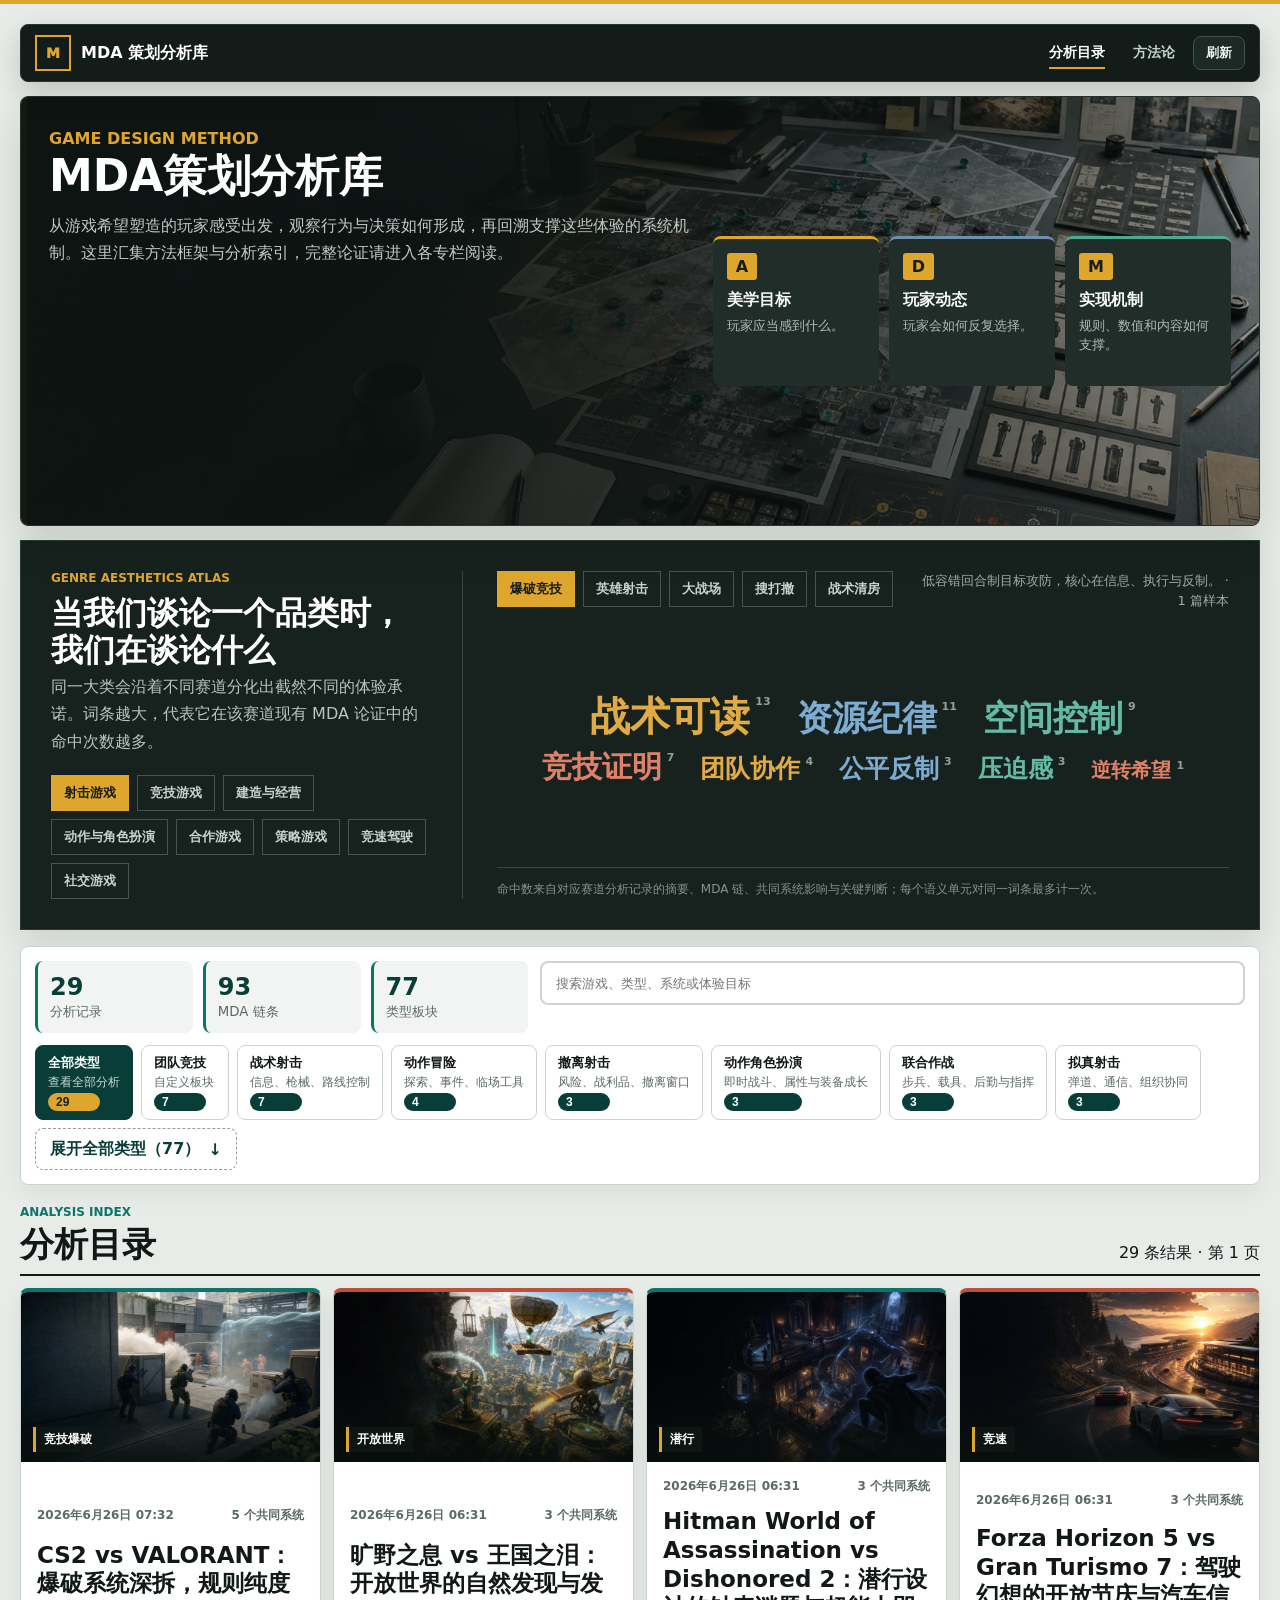
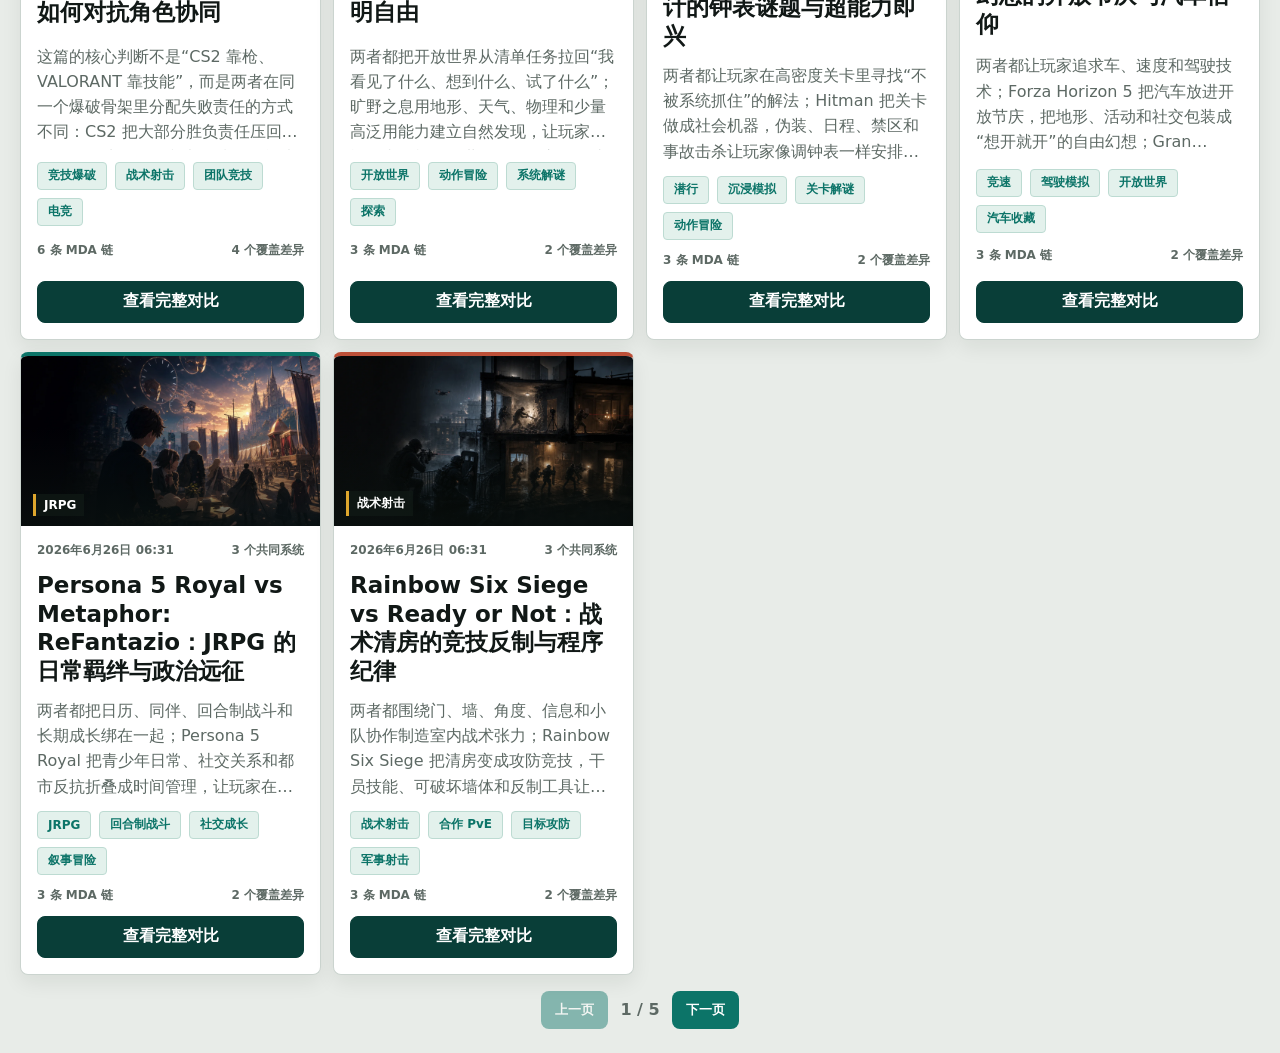
==== commit 3f49f90f: "Revert "Restructure CS2 Valorant detail into overview and deep dive" This reverts commit f187044b958" ====
--- a/index.html
+++ b/index.html
@@ -4,7 +4,7 @@
     <meta charset="utf-8" />
     <meta name="viewport" content="width=device-width, initial-scale=1" />
     <title>游戏 MDA 策划分析库</title>
-    <link rel="stylesheet" href="./styles.css?v=20260626-3" />
+    <link rel="stylesheet" href="./styles.css?v=20260623-5" />
   </head>
   <body data-page="index">
     <main class="page-shell">
@@ -97,6 +97,6 @@
       </article>
     </template>
 
-    <script src="./app.js?v=20260626-3"></script>
+    <script src="./app.js?v=20260624-1"></script>
   </body>
 </html>
--- a/styles.css
+++ b/styles.css
@@ -395,214 +395,6 @@
   color: rgba(255, 255, 255, 0.9);
   font-size: 16px;
   line-height: 1.7;
-}
-
-.view-switch,
-.overview-board,
-.matrix-section,
-.deep-dive-prompt {
-  margin: 0 16px 16px;
-  border: 1px solid var(--line);
-  border-radius: var(--radius);
-  background: #ffffff;
-  overflow: hidden;
-}
-
-.view-switch {
-  display: flex;
-  align-items: center;
-  justify-content: space-between;
-  gap: 14px;
-  padding: 14px 16px;
-  background: #17211e;
-}
-
-.view-switch strong {
-  display: block;
-  color: #ffffff;
-  line-height: 1.35;
-}
-
-.view-links {
-  display: flex;
-  flex-wrap: wrap;
-  gap: 8px;
-}
-
-.secondary-link {
-  display: inline-flex;
-  align-items: center;
-  justify-content: center;
-  min-height: 40px;
-  border: 1px solid #42514a;
-  border-radius: var(--radius);
-  padding: 0 14px;
-  color: #dce5e1;
-  font-weight: 900;
-  text-decoration: none;
-  background: transparent;
-}
-
-.secondary-link:hover {
-  border-color: var(--amber);
-  color: var(--amber);
-}
-
-.thesis-grid {
-  display: grid;
-  grid-template-columns: minmax(320px, 1.25fr) repeat(auto-fit, minmax(240px, 1fr));
-  gap: 12px;
-  padding: 14px;
-}
-
-.thesis-node {
-  position: relative;
-  display: grid;
-  align-content: start;
-  gap: 9px;
-  min-height: 128px;
-  border: 1px solid #cbd5d0;
-  border-top: 4px solid var(--teal);
-  border-radius: var(--radius);
-  padding: 15px;
-  background: #f9fbfa;
-}
-
-.thesis-node.core {
-  color: #ffffff;
-  background: #1c2824;
-  border-color: #1c2824;
-  border-top-color: var(--amber);
-}
-
-.thesis-node span {
-  color: var(--teal);
-  font-size: 12px;
-  font-weight: 900;
-}
-
-.thesis-node.core span {
-  color: var(--amber);
-}
-
-.thesis-node strong {
-  font-size: 17px;
-  line-height: 1.45;
-}
-
-.matrix-table-wrap {
-  overflow-x: auto;
-  padding: 14px;
-}
-
-.overview-table {
-  width: 100%;
-  min-width: 860px;
-  border-collapse: collapse;
-  text-align: left;
-  background: #ffffff;
-}
-
-.overview-table th,
-.overview-table td {
-  border: 1px solid #d7dfda;
-  padding: 12px 13px;
-  vertical-align: top;
-  line-height: 1.48;
-}
-
-.overview-table thead th {
-  color: #ffffff;
-  font-size: 12px;
-  font-weight: 900;
-  background: #1c2824;
-}
-
-.overview-table tbody th {
-  width: 18%;
-  color: var(--teal-dark);
-  font-weight: 900;
-  background: #f4f8f6;
-}
-
-.overview-table td {
-  color: #39454a;
-  font-size: 13px;
-}
-
-.score-pill {
-  display: inline-flex;
-  align-items: center;
-  justify-content: space-between;
-  gap: 10px;
-  min-width: 112px;
-  border: 1px solid #d7dfda;
-  border-left: 4px solid var(--teal);
-  border-radius: 4px;
-  padding: 7px 9px;
-  background: #fbfcfb;
-}
-
-.overview-table td:nth-child(3) .score-pill {
-  border-left-color: var(--rust);
-}
-
-.score-pill b {
-  color: #202a2f;
-  font-size: 12px;
-}
-
-.score-pill i {
-  color: var(--rust);
-  font-style: normal;
-  font-weight: 900;
-}
-
-.deep-dive-prompt {
-  display: flex;
-  align-items: center;
-  justify-content: space-between;
-  gap: 16px;
-  padding: 18px;
-  color: #ffffff;
-  background: #17211e;
-}
-
-.deep-dive-prompt h2 {
-  color: #ffffff;
-}
-
-@media (max-width: 680px) {
-  .view-switch,
-  .deep-dive-prompt {
-    display: grid;
-    align-items: start;
-  }
-
-  .view-links {
-    width: 100%;
-  }
-
-  .view-links a,
-  .deep-dive-prompt .primary-link {
-    flex: 1 1 120px;
-  }
-
-  .thesis-grid {
-    grid-template-columns: 1fr;
-  }
-
-  .thesis-node {
-    min-height: 0;
-  }
-
-  .matrix-table-wrap {
-    padding: 10px;
-  }
-
-  .overview-table {
-    min-width: 720px;
-  }
 }
 
 .reading-guide,
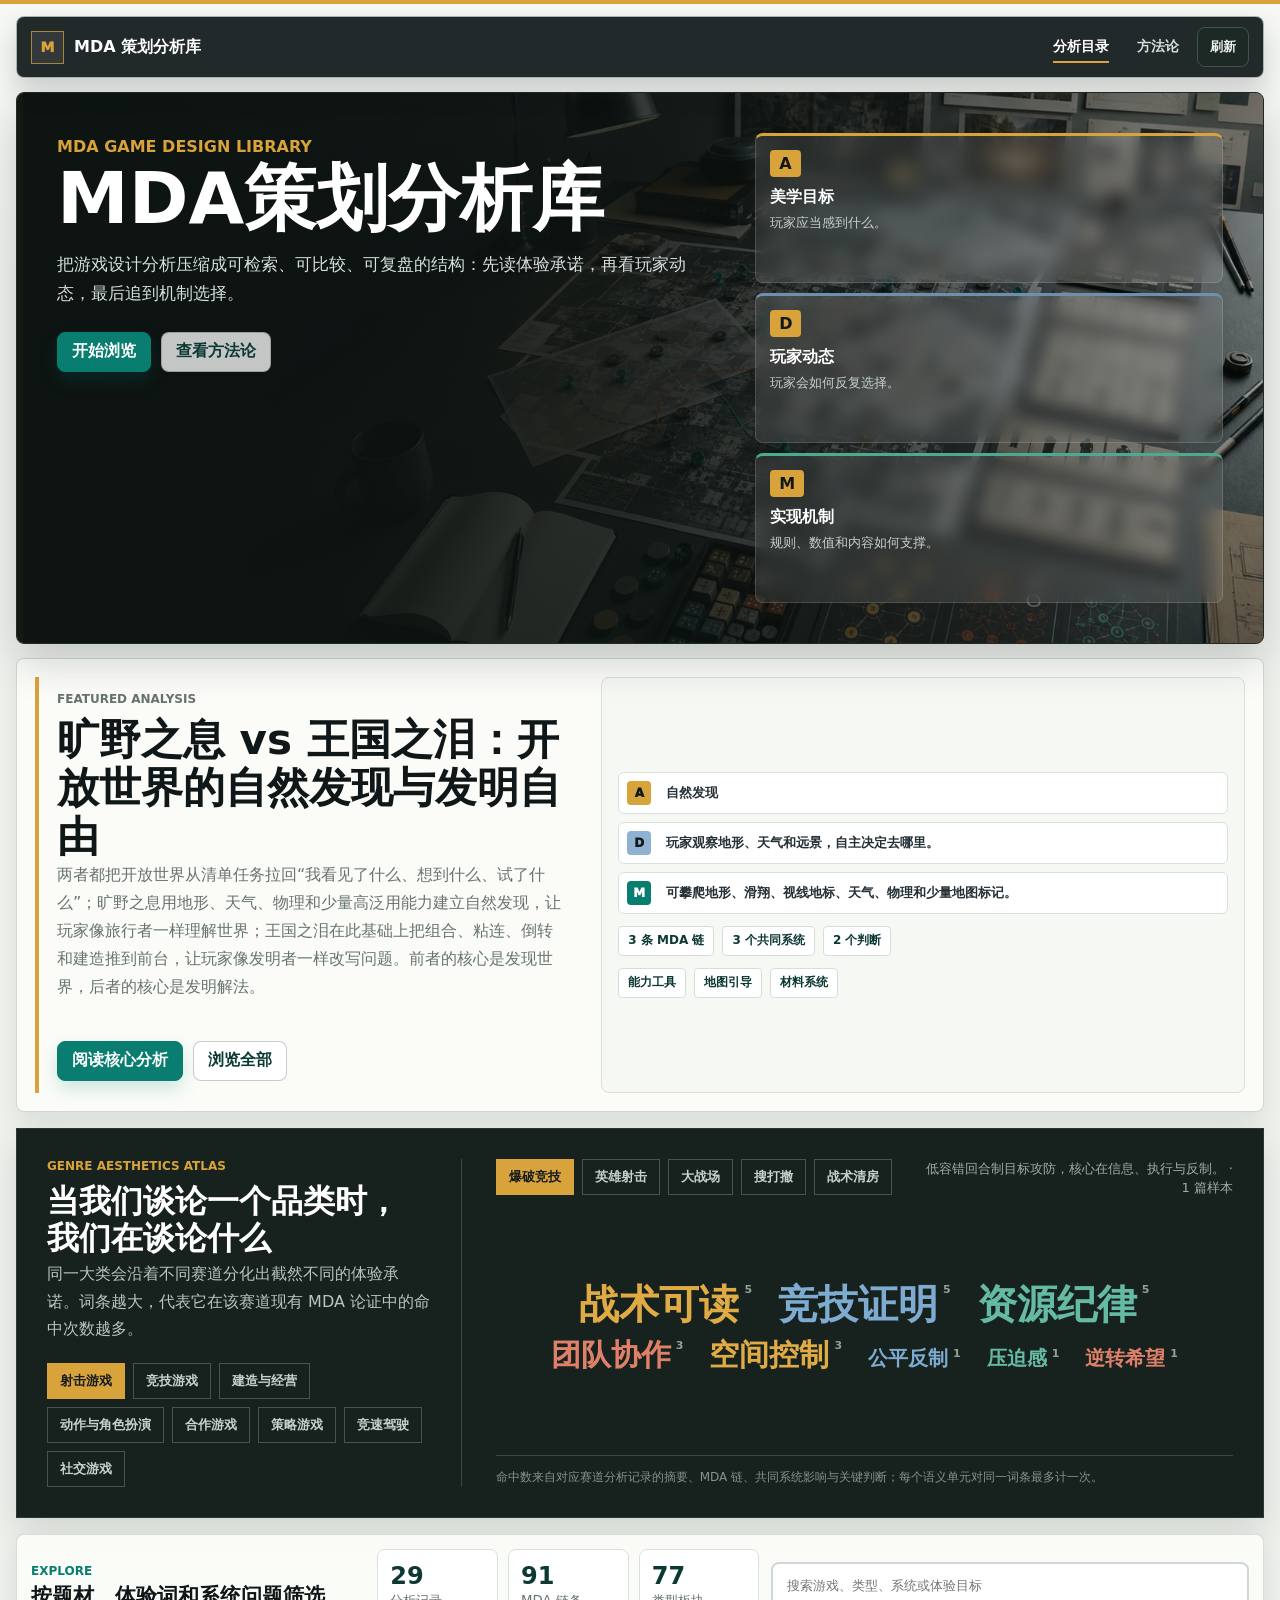
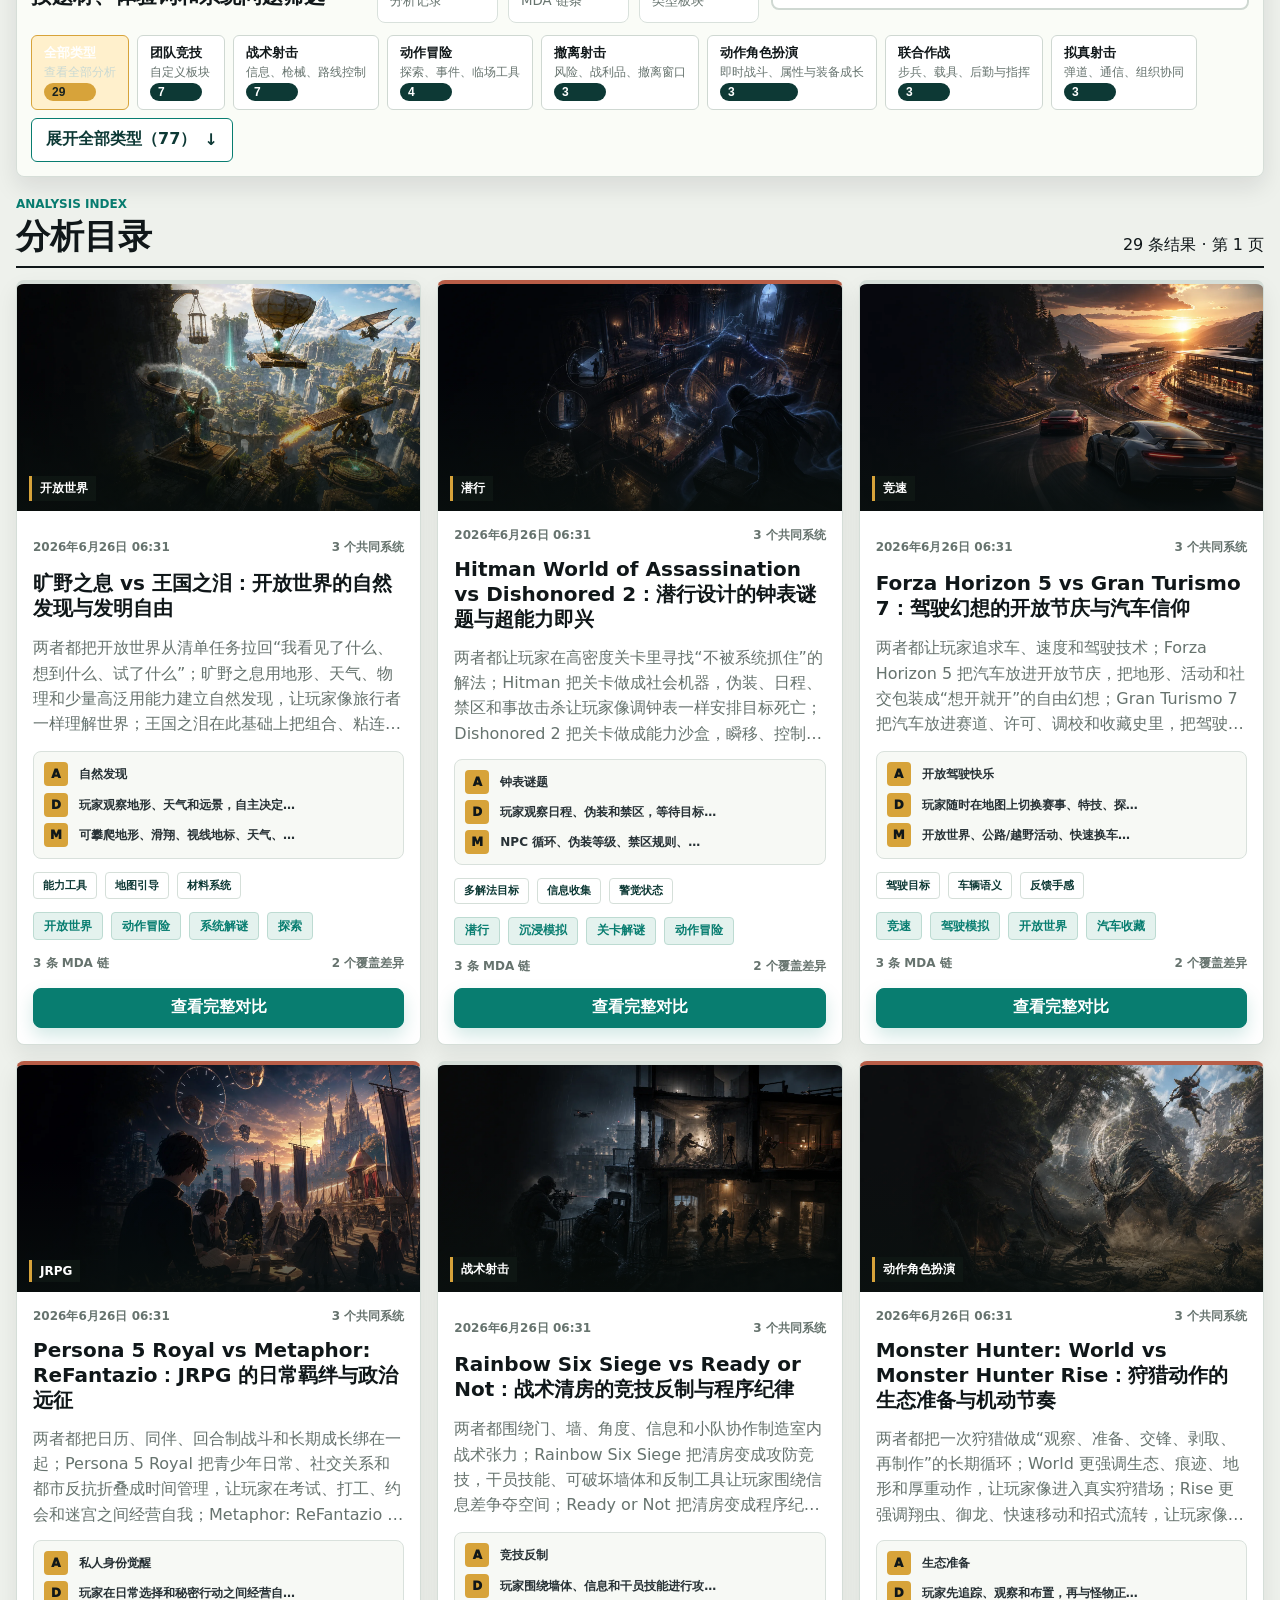
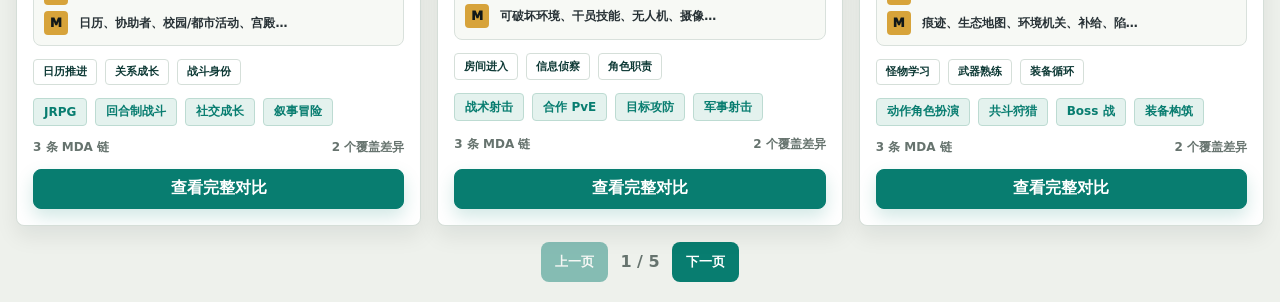
==== commit 478cf57c: "Redesign MDA dashboard presentation" ====
--- a/index.html
+++ b/index.html
@@ -4,7 +4,7 @@
     <meta charset="utf-8" />
     <meta name="viewport" content="width=device-width, initial-scale=1" />
     <title>游戏 MDA 策划分析库</title>
-    <link rel="stylesheet" href="./styles.css?v=20260623-5" />
+    <link rel="stylesheet" href="./styles.css?v=20260626-redesign-1" />
   </head>
   <body data-page="index">
     <main class="page-shell">
@@ -21,11 +21,15 @@
 
       <section class="home-hero">
         <div>
-          <p class="eyebrow">Game Design Method</p>
+          <p class="eyebrow">MDA Game Design Library</p>
           <h1>MDA策划分析库</h1>
           <p>
-            从游戏希望塑造的玩家感受出发，观察行为与决策如何形成，再回溯支撑这些体验的系统机制。这里汇集方法框架与分析索引，完整论证请进入各专栏阅读。
+            把游戏设计分析压缩成可检索、可比较、可复盘的结构：先读体验承诺，再看玩家动态，最后追到机制选择。
           </p>
+          <div class="hero-actions">
+            <a class="primary-link" href="#analysisIndex">开始浏览</a>
+            <a class="secondary-link" href="./methodology.html">查看方法论</a>
+          </div>
         </div>
         <div class="method-strip" aria-label="MDA 方法论">
           <article>
@@ -46,6 +50,8 @@
         </div>
       </section>
 
+      <section class="featured-analysis" id="featuredAnalysis" aria-label="精选分析"></section>
+
       <section class="genre-cloud-section" aria-labelledby="genreCloudTitle">
         <div class="genre-cloud-intro">
           <p class="eyebrow">Genre Aesthetics Atlas</p>
@@ -64,6 +70,10 @@
       </section>
 
       <section class="library-toolbar" aria-label="分析库工具">
+        <div class="toolbar-copy">
+          <p class="eyebrow">Explore</p>
+          <h2>按题材、体验词和系统问题筛选</h2>
+        </div>
         <div class="stats-strip">
           <div><span id="totalCount">0</span><small>分析记录</small></div>
           <div><span id="chainCount">0</span><small>MDA 链条</small></div>
@@ -97,6 +107,6 @@
       </article>
     </template>
 
-    <script src="./app.js?v=20260624-1"></script>
+    <script src="./app.js?v=20260626-redesign-1"></script>
   </body>
 </html>
--- a/styles.css
+++ b/styles.css
@@ -2558,3 +2558,724 @@
   .cloud-word { font-size: min(var(--cloud-size, 20px), 31px); }
   .result-meta { align-items: flex-end; flex-direction: column; gap: 6px; }
 }
+
+/* 2026-06 redesign: editorial library layout */
+:root {
+  --bg: #eef1ec;
+  --panel: #fbfcf8;
+  --ink: #101719;
+  --muted: #66736e;
+  --line: #cfd8d2;
+  --teal: #087d70;
+  --teal-dark: #0d3935;
+  --amber: #d7a33a;
+  --rust: #b85d47;
+  --blue: #446f9c;
+  --green-soft: #e4f2ee;
+  --amber-soft: #fff0cc;
+  --rust-soft: #f9e4dd;
+  --blue-soft: #e2ebf5;
+  --shadow: 0 12px 26px rgba(16, 23, 25, 0.08);
+  --radius: 8px;
+}
+
+html {
+  scroll-behavior: smooth;
+}
+
+body {
+  background:
+    linear-gradient(180deg, rgba(255, 255, 255, 0.55) 0%, rgba(238, 241, 236, 0) 280px),
+    var(--bg);
+}
+
+.page-shell {
+  width: min(1400px, 100%);
+  padding: 16px;
+}
+
+.topbar {
+  position: sticky;
+  top: 10px;
+  z-index: 20;
+  border-color: rgba(207, 216, 210, 0.78);
+  background: rgba(16, 23, 25, 0.92);
+  box-shadow: 0 12px 26px rgba(16, 23, 25, 0.18);
+  backdrop-filter: blur(14px);
+}
+
+.brand {
+  display: inline-flex;
+  align-items: center;
+  gap: 10px;
+  color: #ffffff;
+}
+
+.brand::before {
+  content: "M";
+  display: inline-grid;
+  place-items: center;
+  width: 31px;
+  height: 31px;
+  border: 1px solid rgba(215, 163, 58, 0.72);
+  color: var(--amber);
+  font-weight: 950;
+  background: rgba(255, 255, 255, 0.08);
+}
+
+.nav-link {
+  color: #d7dfdb;
+}
+
+.nav-link:hover,
+.nav-link.active {
+  color: #ffffff;
+}
+
+.topbar button,
+.primary-link,
+.secondary-link,
+.pagination button {
+  min-height: 40px;
+  border-radius: var(--radius);
+  text-decoration: none;
+}
+
+.primary-link {
+  border: 1px solid var(--teal);
+  color: #ffffff;
+  background: var(--teal);
+  box-shadow: 0 8px 18px rgba(8, 125, 112, 0.18);
+}
+
+.secondary-link {
+  display: inline-flex;
+  align-items: center;
+  justify-content: center;
+  border: 1px solid rgba(16, 23, 25, 0.22);
+  padding: 0 14px;
+  color: var(--teal-dark);
+  font-weight: 900;
+  background: rgba(255, 255, 255, 0.76);
+}
+
+.primary-link:hover,
+.secondary-link:hover,
+.topbar button:hover,
+.pagination button:hover {
+  transform: translateY(-1px);
+}
+
+.home-hero {
+  position: relative;
+  grid-template-columns: minmax(0, 1.05fr) minmax(360px, 0.72fr);
+  min-height: 440px;
+  border: 1px solid #202a27;
+  padding: 40px;
+  color: #ffffff;
+  background-position: center;
+  box-shadow: 0 18px 42px rgba(16, 23, 25, 0.18);
+}
+
+.home-hero h1 {
+  max-width: 680px;
+  color: #ffffff;
+  font-size: clamp(40px, 6vw, 72px);
+}
+
+.home-hero > *,
+.featured-analysis > *,
+.library-toolbar > *,
+.detail-dashboard > *,
+.genre-cloud-section > *,
+.record-card > *,
+.record-card-body > * {
+  min-width: 0;
+}
+
+.home-hero h1,
+.home-hero p,
+.featured-copy h2,
+.featured-copy p,
+.record-card h3,
+.record-card p,
+.record-header h1,
+.dashboard-summary p {
+  overflow-wrap: anywhere;
+}
+
+.home-hero > div > p:not(.eyebrow) {
+  max-width: 650px;
+  color: #d7dfdb;
+  font-size: 17px;
+}
+
+.hero-actions,
+.featured-actions {
+  display: flex;
+  flex-wrap: wrap;
+  gap: 10px;
+  margin-top: 24px;
+}
+
+.method-strip {
+  align-self: end;
+  grid-template-columns: 1fr;
+}
+
+.method-strip article {
+  min-height: 0;
+  border: 1px solid rgba(255, 255, 255, 0.14);
+  background: rgba(255, 255, 255, 0.1);
+  backdrop-filter: blur(8px);
+}
+
+.method-strip span {
+  border-radius: 4px;
+  color: #111815;
+  background: var(--amber);
+}
+
+.method-strip strong {
+  color: #ffffff;
+}
+
+.method-strip p {
+  color: #c7d1cc;
+}
+
+.featured-analysis {
+  display: grid;
+  grid-template-columns: minmax(0, 0.92fr) minmax(360px, 1.08fr);
+  gap: 18px;
+  margin-bottom: 16px;
+  border: 1px solid var(--line);
+  border-radius: var(--radius);
+  padding: 18px;
+  background: var(--panel);
+  box-shadow: var(--shadow);
+}
+
+.featured-copy {
+  display: grid;
+  align-content: center;
+  min-height: 280px;
+  border-left: 4px solid var(--amber);
+  padding: 12px 18px;
+}
+
+.featured-copy h2 {
+  max-width: 780px;
+  font-size: clamp(26px, 3.4vw, 42px);
+}
+
+.featured-copy p {
+  max-width: 760px;
+  color: var(--muted);
+  line-height: 1.75;
+}
+
+.featured-map {
+  display: grid;
+  align-content: center;
+  gap: 12px;
+  min-height: 280px;
+  border: 1px solid #d9e1dc;
+  border-radius: var(--radius);
+  padding: 16px;
+  background: #f6f8f4;
+}
+
+.featured-meta,
+.system-chip-row {
+  display: flex;
+  flex-wrap: wrap;
+  gap: 8px;
+}
+
+.featured-meta span,
+.system-chip-row span {
+  display: inline-flex;
+  align-items: center;
+  min-height: 30px;
+  border: 1px solid #d5dfd9;
+  border-radius: 4px;
+  padding: 0 9px;
+  color: var(--teal-dark);
+  font-size: 12px;
+  font-weight: 900;
+  background: #ffffff;
+}
+
+.system-chip-row.small span {
+  min-height: 26px;
+  font-size: 11px;
+}
+
+.library-toolbar {
+  position: sticky;
+  top: 84px;
+  z-index: 10;
+  grid-template-columns: minmax(260px, 0.7fr) minmax(280px, 0.8fr) minmax(320px, 1fr);
+  align-items: center;
+  border-color: rgba(207, 216, 210, 0.84);
+  background: rgba(251, 252, 248, 0.94);
+  box-shadow: 0 10px 24px rgba(16, 23, 25, 0.1);
+  backdrop-filter: blur(14px);
+}
+
+.toolbar-copy h2 {
+  font-size: 21px;
+}
+
+.stats-strip div {
+  border: 1px solid #d9e1dc;
+  background: #ffffff;
+}
+
+.search-row input {
+  min-height: 48px;
+  background: #ffffff;
+}
+
+.genre-chips {
+  grid-column: 1 / -1;
+}
+
+.genre-chip {
+  border-radius: 6px;
+  background: #ffffff;
+}
+
+.genre-chip.active {
+  border-color: var(--amber);
+  background: var(--amber-soft);
+}
+
+.genre-toggle {
+  min-height: 44px;
+  border: 1px solid var(--teal);
+  border-radius: 6px;
+  padding: 0 14px;
+  color: var(--teal-dark);
+  font-weight: 900;
+  background: #ffffff;
+  cursor: pointer;
+}
+
+.record-cards {
+  grid-template-columns: repeat(auto-fit, minmax(340px, 1fr));
+  gap: 16px;
+}
+
+.record-card {
+  border-color: #d5ded8;
+  box-shadow: 0 10px 22px rgba(16, 23, 25, 0.08);
+  transition: transform 180ms ease, box-shadow 180ms ease, border-color 180ms ease;
+}
+
+.record-card:hover {
+  border-color: var(--teal);
+  box-shadow: 0 16px 34px rgba(16, 23, 25, 0.14);
+}
+
+.record-card h3 {
+  font-size: 20px;
+}
+
+.card-route {
+  display: grid;
+  grid-template-columns: 26px minmax(0, 1fr);
+  gap: 6px 9px;
+  border: 1px solid #d9e1dc;
+  border-radius: var(--radius);
+  padding: 10px;
+  background: #f7f9f5;
+}
+
+.card-route span,
+.mini-mda-route span {
+  display: inline-grid;
+  place-items: center;
+  width: 24px;
+  height: 24px;
+  border-radius: 4px;
+  color: #101719;
+  font-size: 12px;
+  font-weight: 950;
+  background: var(--amber);
+}
+
+.card-route strong {
+  align-self: center;
+  min-width: 0;
+  color: #283236;
+  font-size: 12px;
+  line-height: 1.35;
+}
+
+.record-card-body {
+  gap: 13px;
+}
+
+.tag {
+  border-radius: 4px;
+}
+
+.detail-shell {
+  width: min(1500px, 100%);
+}
+
+.analysis-record {
+  border-color: #d0dad4;
+  box-shadow: 0 14px 34px rgba(16, 23, 25, 0.1);
+}
+
+.record-header {
+  min-height: 390px;
+}
+
+.record-header-content {
+  min-height: 390px;
+}
+
+.detail-dashboard,
+.detail-nav,
+.system-matrix-section {
+  margin: 0 16px 16px;
+  border: 1px solid var(--line);
+  border-radius: var(--radius);
+  background: #ffffff;
+  overflow: hidden;
+}
+
+.detail-dashboard {
+  display: grid;
+  grid-template-columns: minmax(0, 1.2fr) minmax(220px, 0.45fr) minmax(320px, 0.9fr);
+  gap: 14px;
+  padding: 16px;
+  background: var(--panel);
+}
+
+.dashboard-summary {
+  border-left: 4px solid var(--amber);
+  padding: 4px 16px;
+}
+
+.dashboard-summary h2 {
+  max-width: 720px;
+}
+
+.dashboard-summary p {
+  max-width: 780px;
+  color: var(--muted);
+  line-height: 1.7;
+}
+
+.dashboard-metrics {
+  display: grid;
+  grid-template-columns: repeat(3, minmax(0, 1fr));
+  gap: 8px;
+}
+
+.dashboard-metrics div {
+  display: grid;
+  align-content: center;
+  border: 1px solid #d9e1dc;
+  border-radius: var(--radius);
+  padding: 12px;
+  background: #ffffff;
+}
+
+.dashboard-metrics span {
+  color: var(--teal-dark);
+  font-size: 30px;
+  font-weight: 950;
+}
+
+.dashboard-metrics small {
+  color: var(--muted);
+  font-weight: 850;
+  white-space: nowrap;
+}
+
+.dashboard-route {
+  display: grid;
+  align-content: center;
+  border: 1px solid #d9e1dc;
+  border-radius: var(--radius);
+  padding: 12px;
+  background: #f7f9f5;
+}
+
+.mini-mda-route {
+  display: grid;
+  gap: 8px;
+}
+
+.mini-mda-route div {
+  display: grid;
+  grid-template-columns: 30px minmax(0, 1fr);
+  gap: 9px;
+  align-items: center;
+  border: 1px solid #d9e1dc;
+  border-radius: 6px;
+  padding: 8px;
+  background: #ffffff;
+}
+
+.mini-mda-route div:nth-child(2) span {
+  background: #8fb1d2;
+}
+
+.mini-mda-route div:nth-child(3) span {
+  color: #ffffff;
+  background: var(--teal);
+}
+
+.mini-mda-route strong {
+  min-width: 0;
+  color: #243036;
+  font-size: 13px;
+  line-height: 1.4;
+}
+
+.detail-nav {
+  position: sticky;
+  top: 84px;
+  z-index: 9;
+  display: flex;
+  gap: 8px;
+  overflow-x: auto;
+  padding: 10px;
+  background: rgba(251, 252, 248, 0.96);
+  backdrop-filter: blur(12px);
+}
+
+.detail-nav a {
+  flex: 0 0 auto;
+  border: 1px solid #d4ddd7;
+  border-radius: 6px;
+  padding: 8px 10px;
+  color: var(--teal-dark);
+  font-size: 12px;
+  font-weight: 900;
+  text-decoration: none;
+  background: #ffffff;
+}
+
+.detail-nav a:hover {
+  border-color: var(--amber);
+  background: var(--amber-soft);
+}
+
+.summary-band {
+  background: #17211e;
+}
+
+.reading-guide,
+.argument-map,
+.quant-panel,
+.system-matrix-section,
+.record-block {
+  scroll-margin-top: 150px;
+}
+
+.matrix-table-wrap {
+  overflow-x: auto;
+  padding: 14px;
+}
+
+.overview-table {
+  width: 100%;
+  min-width: 900px;
+  border-collapse: collapse;
+  text-align: left;
+}
+
+.overview-table th,
+.overview-table td {
+  border: 1px solid #d8e0db;
+  padding: 12px;
+  vertical-align: top;
+  line-height: 1.5;
+}
+
+.overview-table thead th {
+  color: #ffffff;
+  font-size: 12px;
+  background: #17211e;
+}
+
+.overview-table tbody th {
+  width: 16%;
+  color: var(--teal-dark);
+  font-weight: 950;
+  background: #f5f8f4;
+}
+
+.overview-table td {
+  color: #435056;
+  font-size: 13px;
+}
+
+.comparison-detail {
+  grid-template-columns: minmax(190px, 0.75fr) minmax(260px, 1fr) minmax(330px, 1.3fr);
+}
+
+.stack-card,
+.gap-card,
+.chain-card,
+.quant-card,
+.guide-card {
+  border-color: #d8e0db;
+}
+
+.methodology-shell {
+  width: min(1260px, 100%);
+}
+
+.methodology-hero {
+  border-color: #17211e;
+  box-shadow: 0 18px 42px rgba(16, 23, 25, 0.16);
+}
+
+.methodology-jump a,
+.methodology-cta {
+  border-radius: 6px;
+}
+
+@media (max-width: 1080px) {
+  .home-hero,
+  .featured-analysis,
+  .library-toolbar,
+  .detail-dashboard {
+    grid-template-columns: 1fr;
+  }
+
+  .library-toolbar {
+    position: static;
+  }
+
+  .detail-nav {
+    top: 74px;
+  }
+}
+
+@media (max-width: 680px) {
+  body {
+    overflow-x: hidden;
+  }
+
+  .page-shell {
+    padding: 10px;
+  }
+
+  .topbar {
+    display: grid;
+    grid-template-columns: 1fr;
+    gap: 10px;
+    position: static;
+  }
+
+  .topbar,
+  .home-hero,
+  .featured-analysis,
+  .genre-cloud-section,
+  .library-toolbar,
+  .section-heading,
+  .record-cards,
+  .pagination {
+    width: calc(100vw - 20px);
+    max-width: calc(100vw - 20px);
+    margin-right: 0;
+    margin-left: 0;
+  }
+
+  .topbar-actions,
+  .primary-nav {
+    flex-wrap: wrap;
+    justify-content: flex-start;
+  }
+
+  .topbar button {
+    width: 100%;
+  }
+
+  .home-hero {
+    min-height: 520px;
+    padding: 22px;
+  }
+
+  .home-hero h1 {
+    font-size: 38px;
+  }
+
+  .hero-actions,
+  .featured-actions {
+    display: grid;
+  }
+
+  .home-hero .method-strip {
+    grid-template-columns: 1fr;
+  }
+
+  .home-hero .method-strip p {
+    display: block;
+  }
+
+  .featured-analysis {
+    padding: 12px;
+  }
+
+  .featured-copy h2,
+  .record-card h3,
+  .record-header h1 {
+    overflow-wrap: anywhere;
+  }
+
+  .home-hero h1,
+  .home-hero p,
+  .featured-copy h2,
+  .featured-copy p,
+  .record-card h3,
+  .record-card p {
+    word-break: break-all;
+  }
+
+  .featured-copy,
+  .featured-map {
+    min-height: 0;
+  }
+
+  .record-cards {
+    grid-template-columns: 1fr;
+  }
+
+  .detail-dashboard {
+    margin-right: 10px;
+    margin-left: 10px;
+  }
+
+  .dashboard-metrics {
+    grid-template-columns: repeat(3, minmax(0, 1fr));
+  }
+
+  .dashboard-metrics div {
+    padding: 10px 8px;
+  }
+
+  .dashboard-metrics span {
+    font-size: 24px;
+  }
+
+  .detail-nav {
+    position: static;
+    margin-right: 10px;
+    margin-left: 10px;
+  }
+
+  .overview-table {
+    min-width: 760px;
+  }
+}
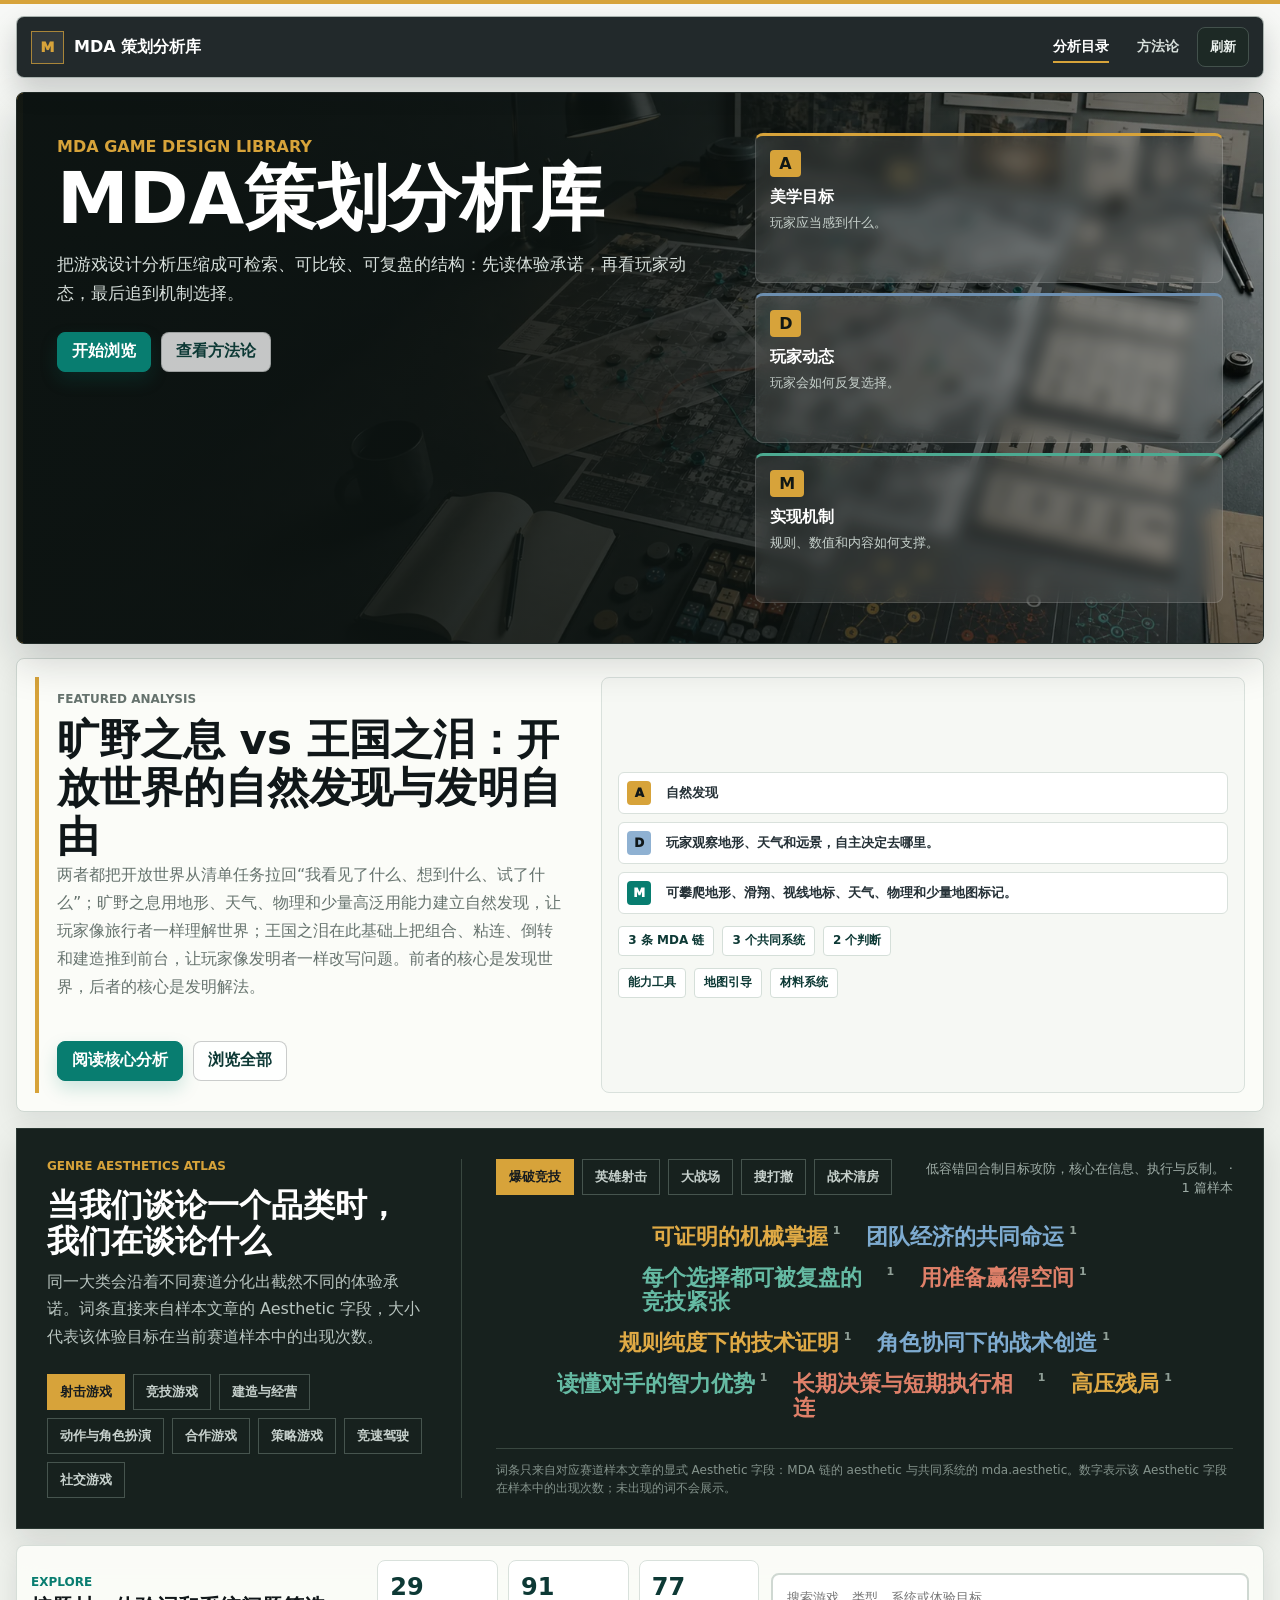
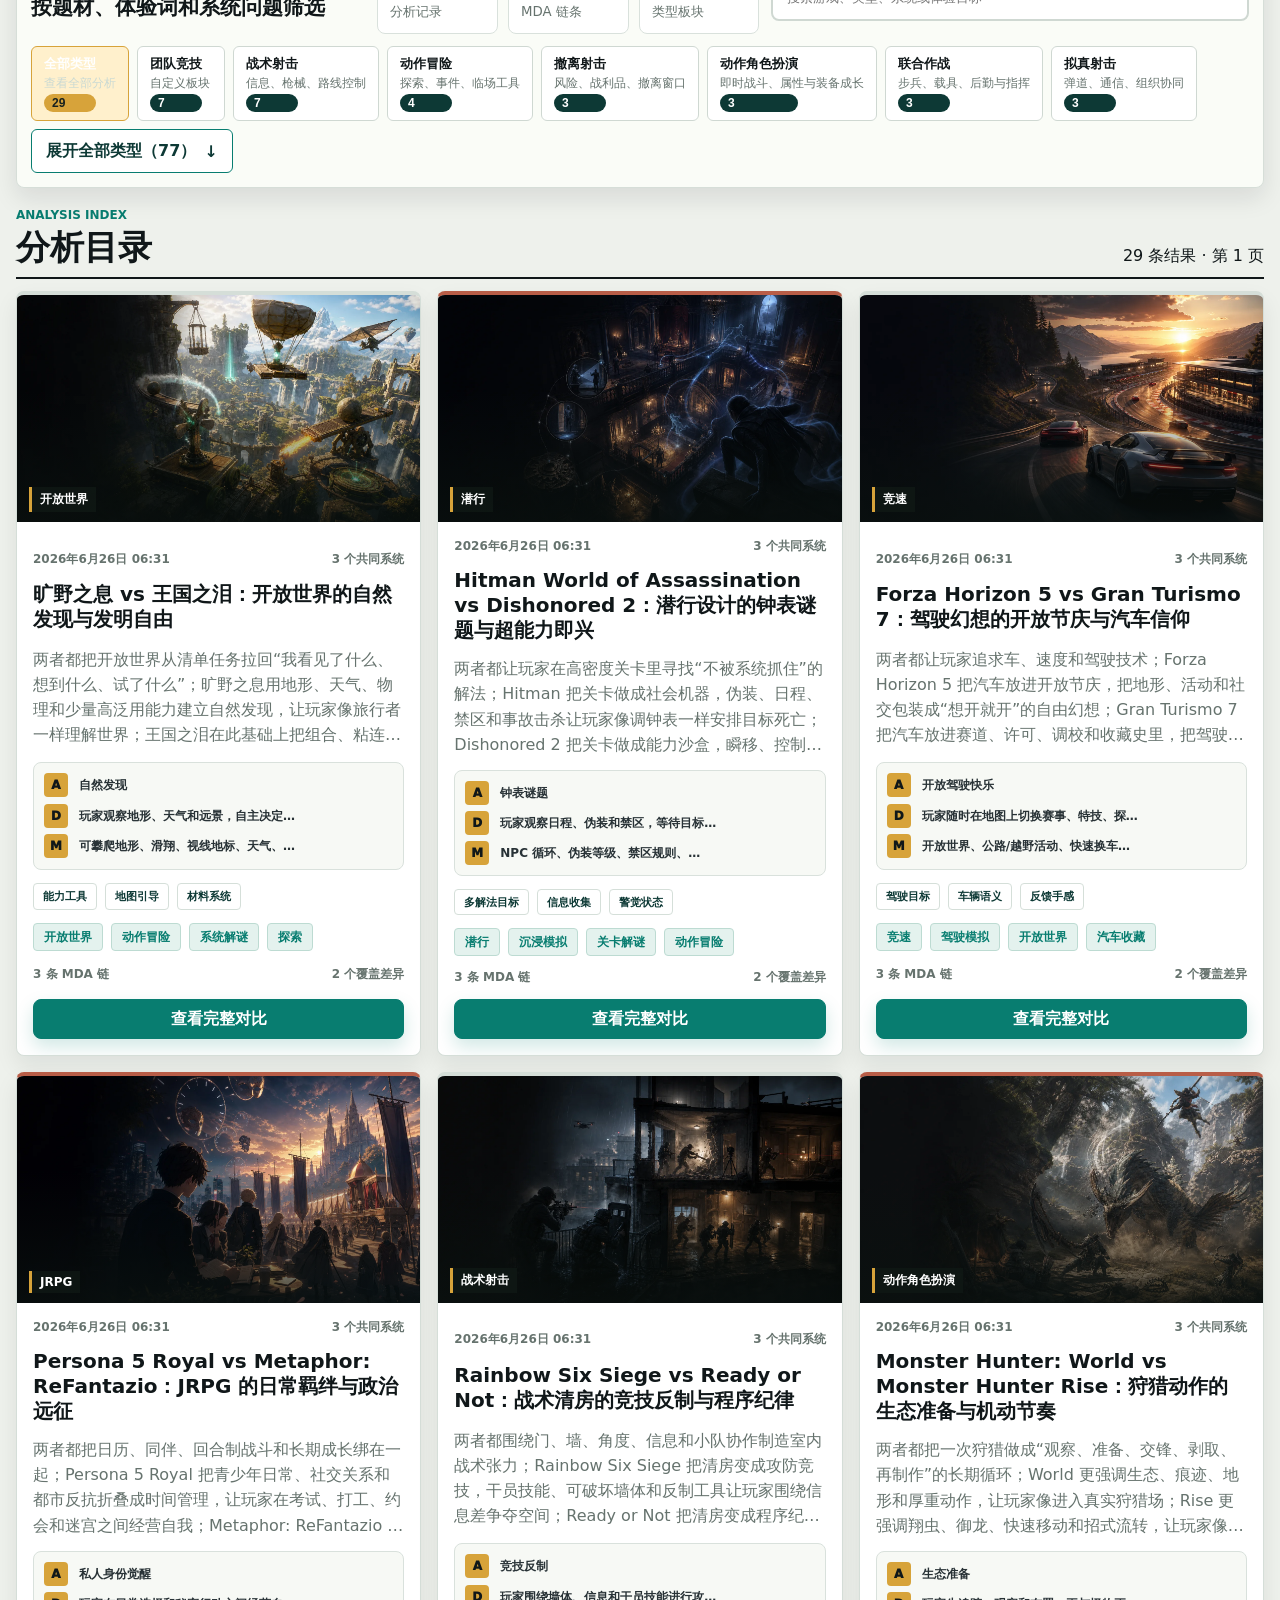
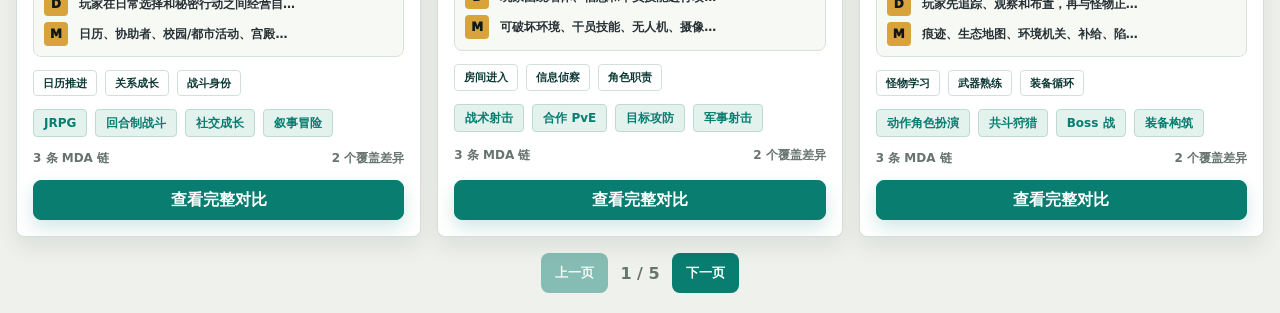
==== commit 8b770d0d: "Align aesthetic atlas with article evidence" ====
--- a/index.html
+++ b/index.html
@@ -56,7 +56,7 @@
         <div class="genre-cloud-intro">
           <p class="eyebrow">Genre Aesthetics Atlas</p>
           <h2 id="genreCloudTitle">当我们谈论一个品类时，我们在谈论什么</h2>
-          <p>同一大类会沿着不同赛道分化出截然不同的体验承诺。词条越大，代表它在该赛道现有 MDA 论证中的命中次数越多。</p>
+          <p>同一大类会沿着不同赛道分化出截然不同的体验承诺。词条直接来自样本文章的 Aesthetic 字段，大小代表该体验目标在当前赛道样本中的出现次数。</p>
           <div class="cloud-category-tabs" id="cloudCategoryTabs" aria-label="游戏大类"></div>
         </div>
         <div class="genre-cloud-view">
--- a/styles.css
+++ b/styles.css
@@ -2470,8 +2470,10 @@
   color: #e0aa45;
   font-family: inherit;
   font-size: var(--cloud-size, 20px);
-  line-height: 1;
-  white-space: nowrap;
+  line-height: 1.12;
+  max-width: 260px;
+  white-space: normal;
+  text-align: left;
   background: transparent;
   cursor: pointer;
   transition: color 150ms ease, transform 150ms ease, background 150ms ease;
@@ -2552,10 +2554,39 @@
   .genre-cloud-intro h2 { font-size: 24px; }
   .genre-cloud-intro > p:not(.eyebrow),
   .cloud-method { display: none; }
+  .cloud-category-tabs,
+  .cloud-track-tabs { min-width: 0; }
+  .cloud-tab,
+  .cloud-track {
+    min-width: 0;
+    white-space: normal;
+    overflow-wrap: anywhere;
+  }
   .cloud-view-head { display: grid; }
   .cloud-view-head > p { max-width: none; text-align: left; }
-  .aesthetic-cloud { min-height: 190px; gap: 12px 14px; padding: 16px 0 4px; }
-  .cloud-word { font-size: min(var(--cloud-size, 20px), 31px); }
+  .aesthetic-cloud {
+    display: grid;
+    grid-template-columns: 1fr;
+    align-content: start;
+    justify-items: stretch;
+    min-height: 0;
+    gap: 8px;
+    padding: 14px 0 4px;
+  }
+  .cloud-word {
+    display: grid;
+    grid-template-columns: minmax(0, 1fr) auto;
+    width: 100%;
+    max-width: none;
+    border: 1px solid rgba(185, 197, 192, 0.18);
+    border-left: 3px solid currentColor;
+    border-radius: 6px;
+    padding: 8px 10px;
+    font-size: min(var(--cloud-size, 20px), 22px);
+    background: rgba(255, 255, 255, 0.035);
+  }
+  .cloud-word strong { overflow-wrap: anywhere; }
+  .cloud-word small { margin-top: 4px; }
   .result-meta { align-items: flex-end; flex-direction: column; gap: 6px; }
 }
 
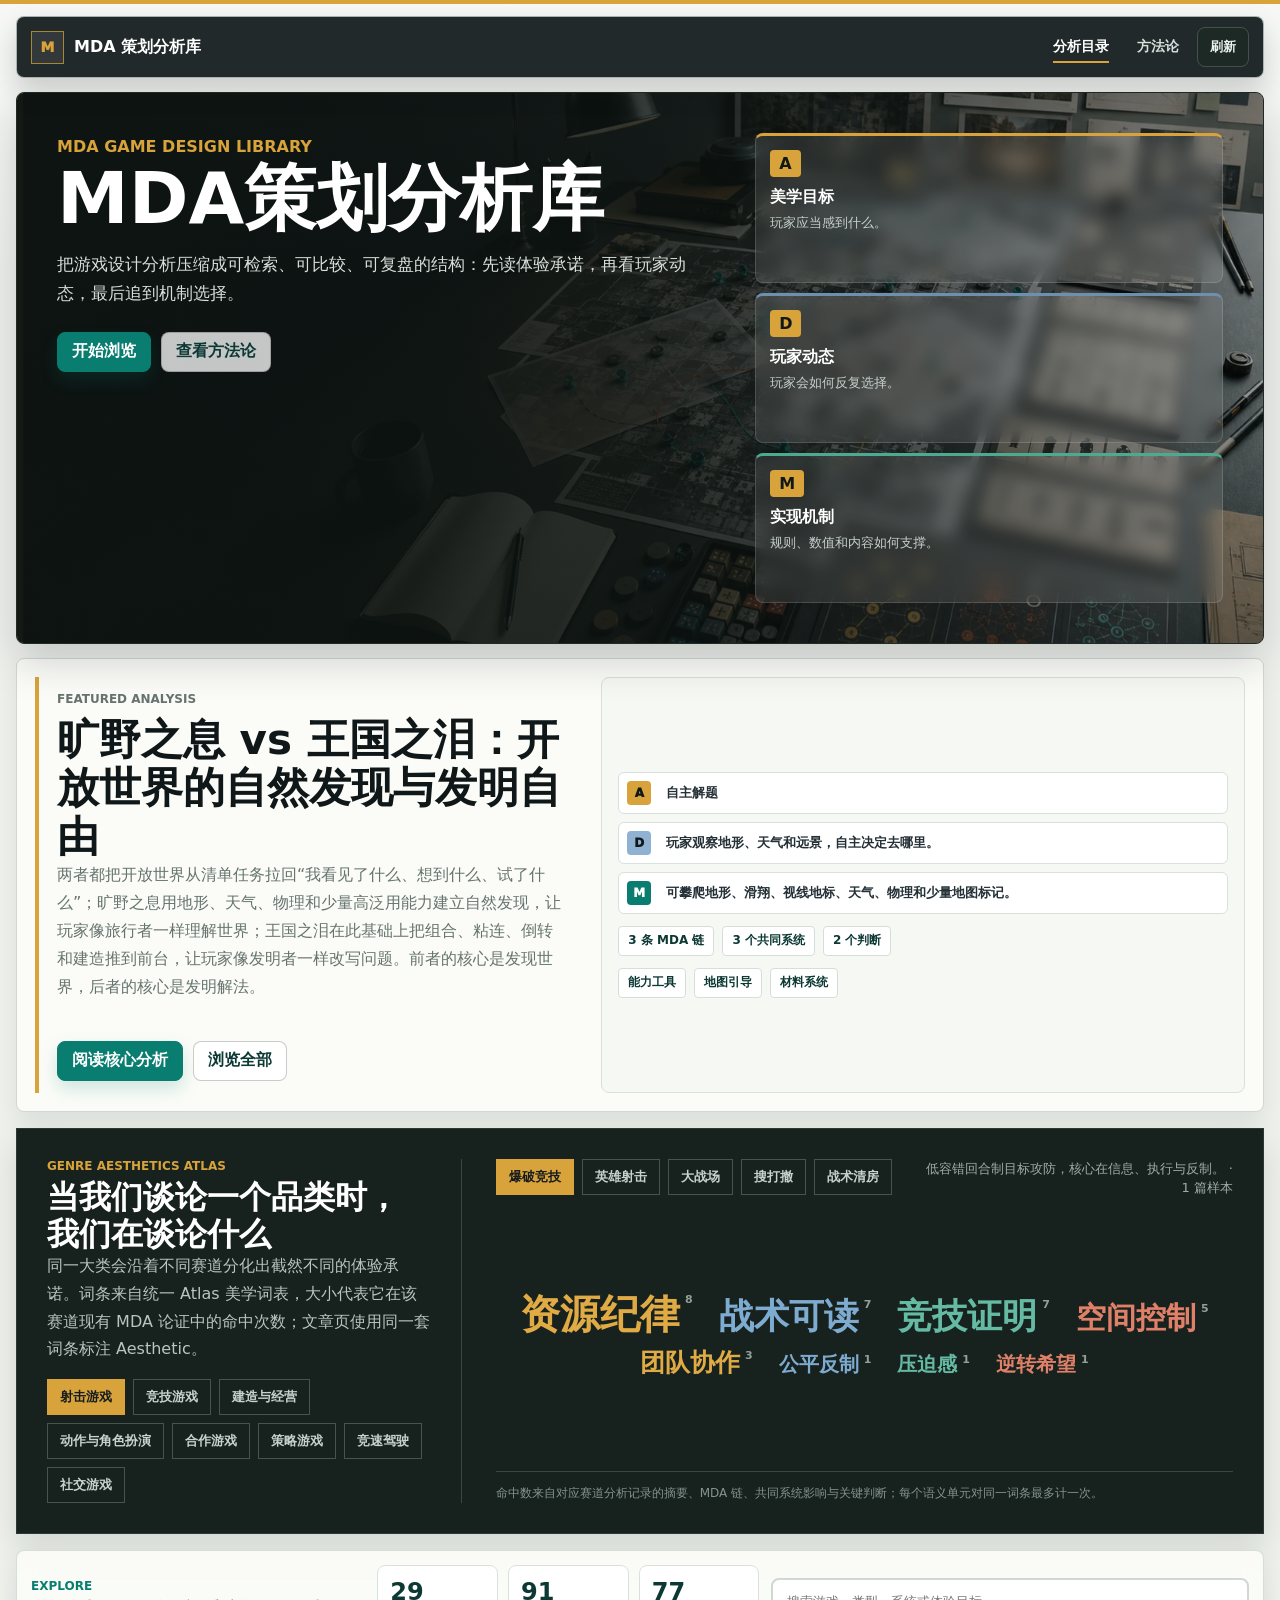
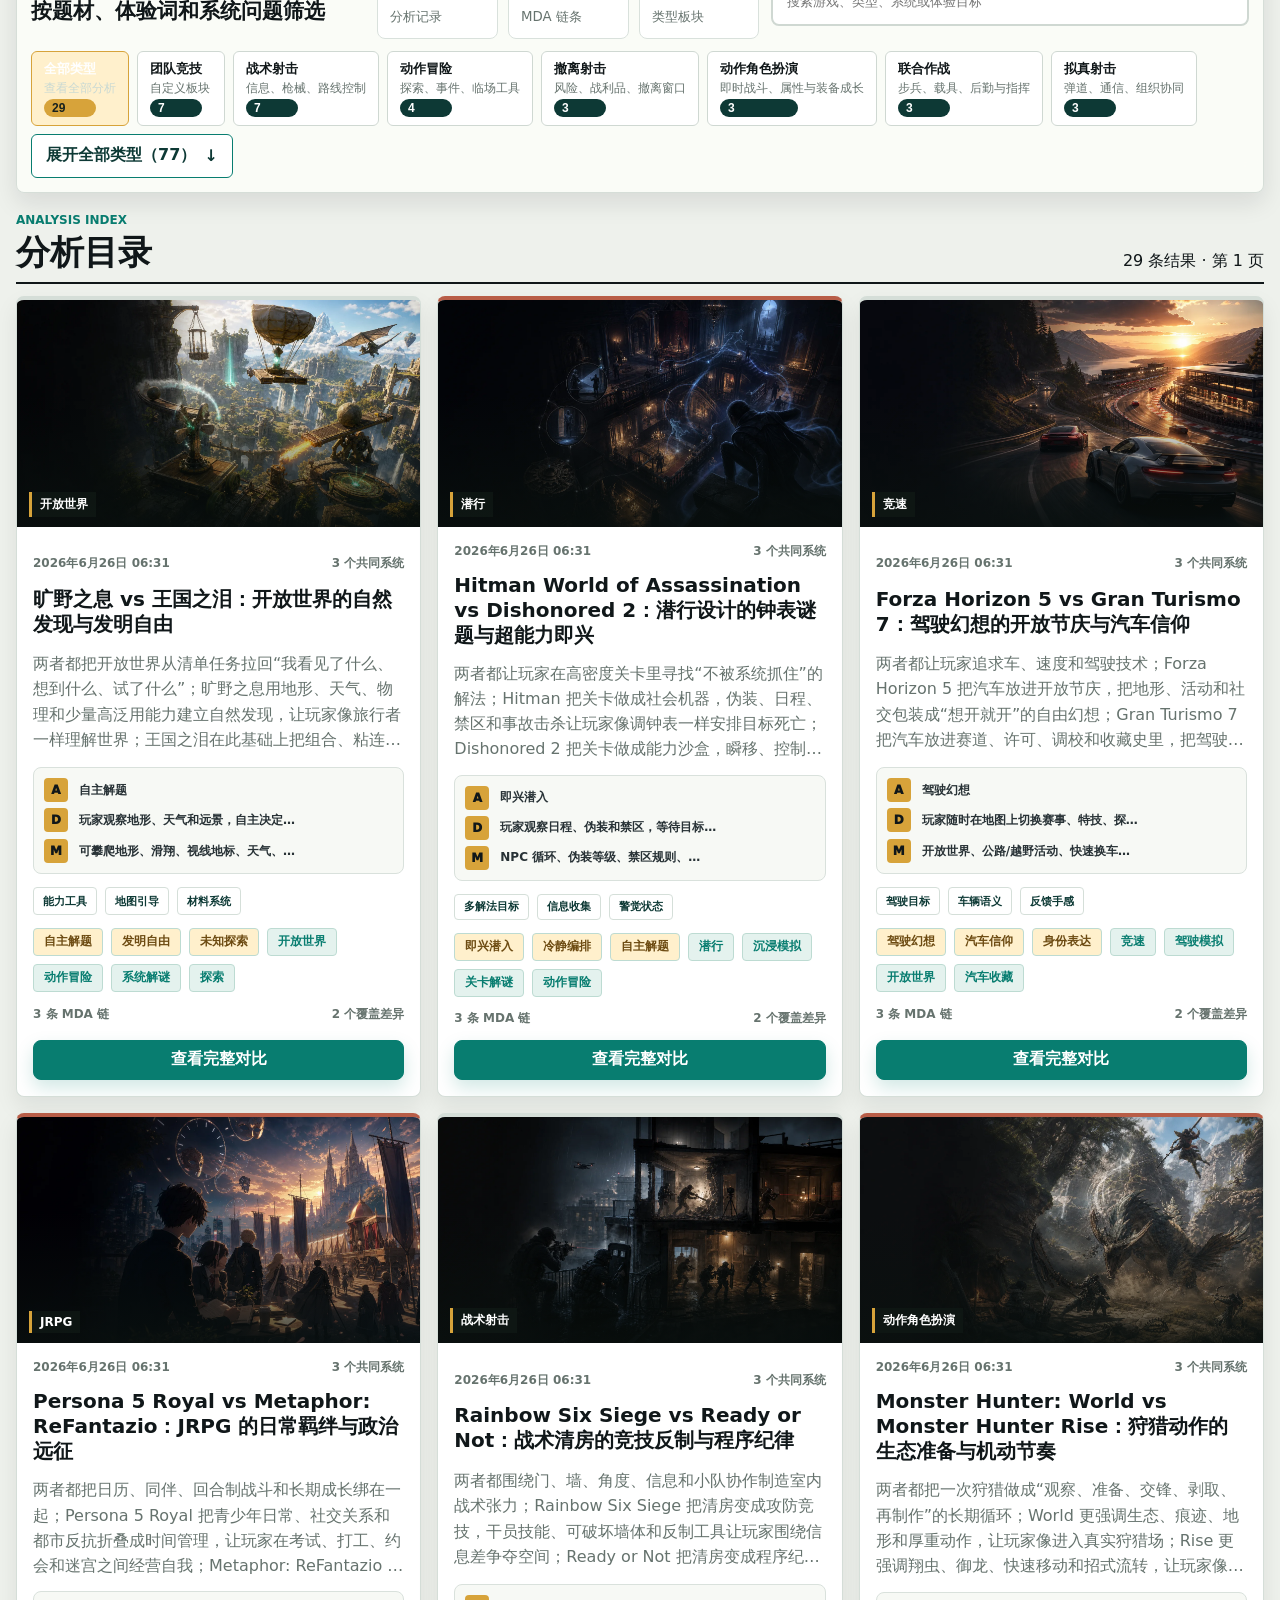
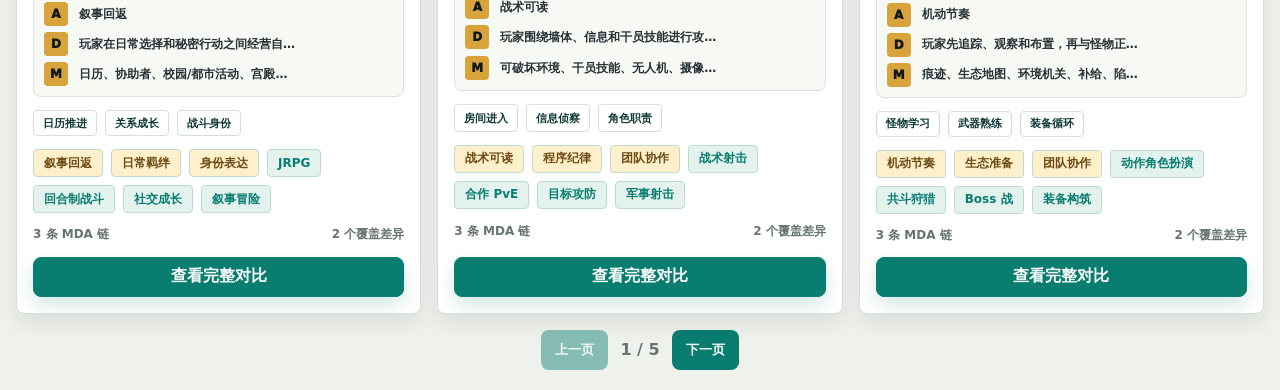
==== commit 5d2ce7d3: "Align article aesthetics to atlas terms" ====
--- a/index.html
+++ b/index.html
@@ -56,7 +56,7 @@
         <div class="genre-cloud-intro">
           <p class="eyebrow">Genre Aesthetics Atlas</p>
           <h2 id="genreCloudTitle">当我们谈论一个品类时，我们在谈论什么</h2>
-          <p>同一大类会沿着不同赛道分化出截然不同的体验承诺。词条直接来自样本文章的 Aesthetic 字段，大小代表该体验目标在当前赛道样本中的出现次数。</p>
+          <p>同一大类会沿着不同赛道分化出截然不同的体验承诺。词条来自统一 Atlas 美学词表，大小代表它在该赛道现有 MDA 论证中的命中次数；文章页使用同一套词条标注 Aesthetic。</p>
           <div class="cloud-category-tabs" id="cloudCategoryTabs" aria-label="游戏大类"></div>
         </div>
         <div class="genre-cloud-view">
--- a/styles.css
+++ b/styles.css
@@ -325,6 +325,11 @@
   background: var(--green-soft);
 }
 
+.tag.aesthetic-tag {
+  color: #6d4b12;
+  background: var(--amber-soft);
+}
+
 .primary-link {
   align-self: end;
   display: inline-flex;
@@ -1121,6 +1126,29 @@
   border: 0;
   color: var(--ink);
   line-height: 1.48;
+}
+
+.aesthetic-value {
+  display: grid;
+  gap: 5px;
+}
+
+.aesthetic-value strong {
+  color: var(--ink);
+  font-size: 14px;
+  line-height: 1.35;
+}
+
+.aesthetic-value small,
+.chain-stage.aesthetic small {
+  color: #74653f;
+  font-size: 12px;
+  line-height: 1.45;
+}
+
+.chain-stage.aesthetic small {
+  display: block;
+  margin-top: 6px;
 }
 
 .gap-grid,
@@ -2470,10 +2498,8 @@
   color: #e0aa45;
   font-family: inherit;
   font-size: var(--cloud-size, 20px);
-  line-height: 1.12;
-  max-width: 260px;
-  white-space: normal;
-  text-align: left;
+  line-height: 1;
+  white-space: nowrap;
   background: transparent;
   cursor: pointer;
   transition: color 150ms ease, transform 150ms ease, background 150ms ease;
@@ -2554,39 +2580,10 @@
   .genre-cloud-intro h2 { font-size: 24px; }
   .genre-cloud-intro > p:not(.eyebrow),
   .cloud-method { display: none; }
-  .cloud-category-tabs,
-  .cloud-track-tabs { min-width: 0; }
-  .cloud-tab,
-  .cloud-track {
-    min-width: 0;
-    white-space: normal;
-    overflow-wrap: anywhere;
-  }
   .cloud-view-head { display: grid; }
   .cloud-view-head > p { max-width: none; text-align: left; }
-  .aesthetic-cloud {
-    display: grid;
-    grid-template-columns: 1fr;
-    align-content: start;
-    justify-items: stretch;
-    min-height: 0;
-    gap: 8px;
-    padding: 14px 0 4px;
-  }
-  .cloud-word {
-    display: grid;
-    grid-template-columns: minmax(0, 1fr) auto;
-    width: 100%;
-    max-width: none;
-    border: 1px solid rgba(185, 197, 192, 0.18);
-    border-left: 3px solid currentColor;
-    border-radius: 6px;
-    padding: 8px 10px;
-    font-size: min(var(--cloud-size, 20px), 22px);
-    background: rgba(255, 255, 255, 0.035);
-  }
-  .cloud-word strong { overflow-wrap: anywhere; }
-  .cloud-word small { margin-top: 4px; }
+  .aesthetic-cloud { min-height: 190px; gap: 12px 14px; padding: 16px 0 4px; }
+  .cloud-word { font-size: min(var(--cloud-size, 20px), 31px); }
   .result-meta { align-items: flex-end; flex-direction: column; gap: 6px; }
 }
 
@@ -3003,6 +3000,26 @@
   line-height: 1.7;
 }
 
+.dashboard-aesthetics {
+  display: flex;
+  flex-wrap: wrap;
+  gap: 8px;
+  margin-top: 14px;
+}
+
+.dashboard-aesthetics span {
+  display: inline-flex;
+  align-items: center;
+  min-height: 28px;
+  border: 1px solid #ead8ab;
+  border-radius: 999px;
+  padding: 0 10px;
+  color: #6d4b12;
+  font-size: 12px;
+  font-weight: 900;
+  background: var(--amber-soft);
+}
+
 .dashboard-metrics {
   display: grid;
   grid-template-columns: repeat(3, minmax(0, 1fr));
